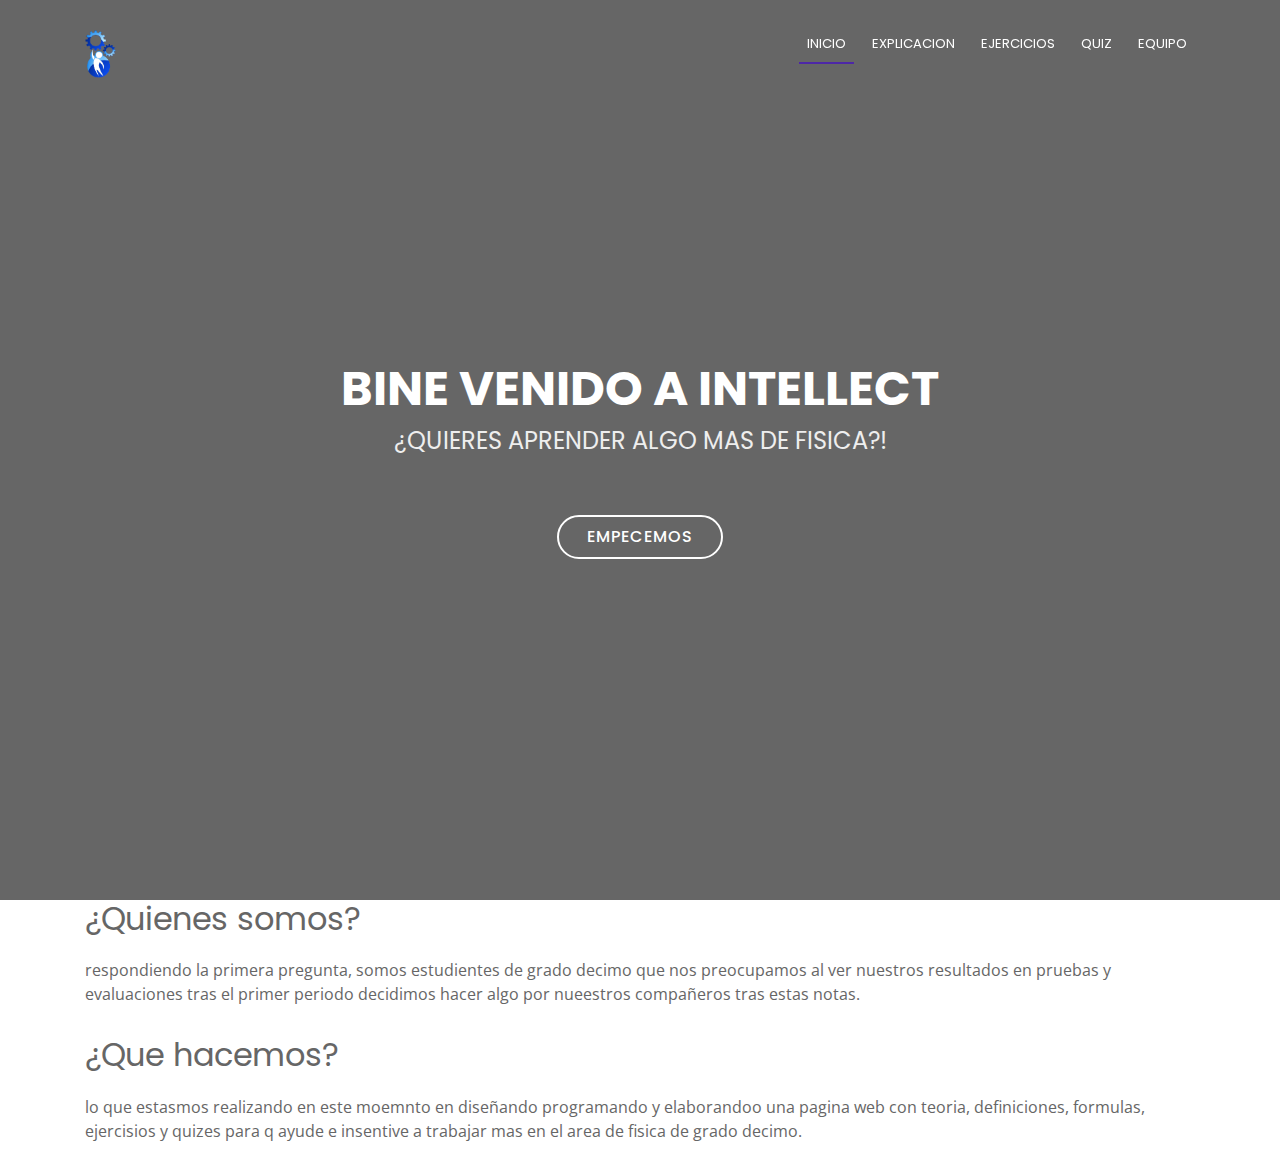
==== index.html @ 5ba791ba "se termino la primera parte de el home y va en progreso las definiciones" ====
<!DOCTYPE html>
<html lang="en">

<head>
	<meta charset="utf-8">
	<title>Intellect</title>
	<meta content="width=device-width, initial-scale=1.0" name="viewport">
	<meta content="" name="keywords">
	<meta content="" name="description">

	<!-- Favicons -->
	<link href="imagenes/4.png" rel="icon">

	<!-- Google Fonts -->
	<link href="https://fonts.googleapis.com/css?family=Open+Sans:300,300i,400,400i,700,700i|Poppins:300,400,500,700" rel="stylesheet">

	<!-- Bootstrap CSS File -->
	<link href="css/bootstrap.min.css" rel="stylesheet">

	<!-- Libraries CSS Files -->
	<link href="font-awesome/css/font-awesome.min.css" rel="stylesheet">
	<link href="css/animate.css" rel="stylesheet">

	<link rel="stylesheet" href="css/style.css">
	<link rel="stylesheet" href="css/pruebas.css">


</head>

<body>



	<header id="header">
		<div class="container">

			<div id="logo" class="pull-left">
				<a href="#hero">
					<img height="17%" width="17%" src="imagenes/4.png" alt="">
				</a>
			

			</div>

			<nav id="nav-menu-container">
				<ul class="nav-menu">
					<li class="menu-active">
						<a href="#start">Inicio</a>
					</li>
					<li>
						<a href="#about">Explicacion</a>
					</li>
					<li>
						<a href="#services">Ejercicios</a>
					</li>
					<li>
						<a href="#portfolio">Quiz</a>
					</li>
					<li>
						<a href="#team">Equipo</a>
					</li>
				</ul>
			</nav>
			<!-- #nav-menu-container -->
		</div>
	</header>
	<!-- #header -->

	<!--==========================
    Hero Section
  ============================-->
	<section id="hero">
		<div class="hero-container">
			<h1>Bine venido a Intellect</h1>
			<h2>¿QUIERES APRENDER ALGO MAS DE FISICA?!</h2>
			<a href="explicaciones.html" class="btn-get-started">Empecemos</a>
		</div>
	</section>
	<!-- #hero -->



	<section id="start" class="container">
		<h2>¿Quienes somos?</h2>
			<p>respondiendo la primera pregunta, somos estudientes de grado decimo que nos preocupamos al ver nuestros resultados en pruebas
				y evaluaciones tras el primer periodo decidimos hacer algo por nueestros compañeros tras estas notas.</p>

		
		<h2>¿Que hacemos?</h2>
		<p>lo que estasmos realizando en este moemnto en diseñando programando y elaborandoo una pagina web con teoria, definiciones,
			formulas, ejercisios y quizes para q ayude e insentive a trabajar mas en el area de fisica de grado decimo.</p>
	</section>

	<!-- JavaScript Libraries -->
	<script src="js/jquery.min.js"></script>
	<script src="js/jquery-migrate.min.js"></script>
	
	<script src="lib/easing/easing.min.js"></script>
	<script src="js/wow.min.js"></script>
	
	<script src="js/superfish.min.js"></script>
	

	<!-- Template Main Javascript File -->
	<script src="js/main.js"></script>
	
	</body>
	
	</html>
---- css/style.css ----
.slogan {
  background-attachment: fixed;
  background-size: cover;
  background: url("../imagenes/fondo-slogan.jpg");
  color: white;
  height: 300px;
}

.slogan h2 {
  font-size: 350%;
  text-align: center;
  padding-top: 7%;
}
/*# sourceMappingURL=style.css.map */
---- css/pruebas.css ----
@charset "UTF-8";


.animated {
  animation-duration: 1s;
  animation-fill-mode: both;
}

.animated.infinite {
  animation-iteration-count: infinite;
}

.animated.hinge {
  animation-duration: 2s;
}

.animated.flipOutX,
.animated.flipOutY,
.animated.bounceIn,
.animated.bounceOut {
  animation-duration: .75s;
}

@keyframes bounce {
  from, 20%, 53%, 80%, to {
    animation-timing-function: cubic-bezier(0.215, 0.610, 0.355, 1.000);
    transform: translate3d(0,0,0);
  }

  40%, 43% {
    animation-timing-function: cubic-bezier(0.755, 0.050, 0.855, 0.060);
    transform: translate3d(0, -30px, 0);
  }

  70% {
    animation-timing-function: cubic-bezier(0.755, 0.050, 0.855, 0.060);
    transform: translate3d(0, -15px, 0);
  }

  90% {
    transform: translate3d(0,-4px,0);
  }
}

.bounce {
  animation-name: bounce;
  transform-origin: center bottom;
}

@keyframes flash {
  from, 50%, to {
    opacity: 1;
  }

  25%, 75% {
    opacity: 0;
  }
}

.flash {
  animation-name: flash;
}

/* originally authored by Nick Pettit - https://github.com/nickpettit/glide */

@keyframes pulse {
  from {
    transform: scale3d(1, 1, 1);
  }

  50% {
    transform: scale3d(1.05, 1.05, 1.05);
  }

  to {
    transform: scale3d(1, 1, 1);
  }
}

.pulse {
  animation-name: pulse;
}

@keyframes rubberBand {
  from {
    transform: scale3d(1, 1, 1);
  }

  30% {
    transform: scale3d(1.25, 0.75, 1);
  }

  40% {
    transform: scale3d(0.75, 1.25, 1);
  }

  50% {
    transform: scale3d(1.15, 0.85, 1);
  }

  65% {
    transform: scale3d(.95, 1.05, 1);
  }

  75% {
    transform: scale3d(1.05, .95, 1);
  }

  to {
    transform: scale3d(1, 1, 1);
  }
}

.rubberBand {
  animation-name: rubberBand;
}

@keyframes shake {
  from, to {
    transform: translate3d(0, 0, 0);
  }

  10%, 30%, 50%, 70%, 90% {
    transform: translate3d(-10px, 0, 0);
  }

  20%, 40%, 60%, 80% {
    transform: translate3d(10px, 0, 0);
  }
}

.shake {
  animation-name: shake;
}

@keyframes headShake {
  0% {
    transform: translateX(0);
  }

  6.5% {
    transform: translateX(-6px) rotateY(-9deg);
  }

  18.5% {
    transform: translateX(5px) rotateY(7deg);
  }

  31.5% {
    transform: translateX(-3px) rotateY(-5deg);
  }

  43.5% {
    transform: translateX(2px) rotateY(3deg);
  }

  50% {
    transform: translateX(0);
  }
}

.headShake {
  animation-timing-function: ease-in-out;
  animation-name: headShake;
}

@keyframes swing {
  20% {
    transform: rotate3d(0, 0, 1, 15deg);
  }

  40% {
    transform: rotate3d(0, 0, 1, -10deg);
  }

  60% {
    transform: rotate3d(0, 0, 1, 5deg);
  }

  80% {
    transform: rotate3d(0, 0, 1, -5deg);
  }

  to {
    transform: rotate3d(0, 0, 1, 0deg);
  }
}

.swing {
  transform-origin: top center;
  animation-name: swing;
}

@keyframes tada {
  from {
    transform: scale3d(1, 1, 1);
  }

  10%, 20% {
    transform: scale3d(.9, .9, .9) rotate3d(0, 0, 1, -3deg);
  }

  30%, 50%, 70%, 90% {
    transform: scale3d(1.1, 1.1, 1.1) rotate3d(0, 0, 1, 3deg);
  }

  40%, 60%, 80% {
    transform: scale3d(1.1, 1.1, 1.1) rotate3d(0, 0, 1, -3deg);
  }

  to {
    transform: scale3d(1, 1, 1);
  }
}

.tada {
  animation-name: tada;
}

/* originally authored by Nick Pettit - https://github.com/nickpettit/glide */

@keyframes wobble {
  from {
    transform: none;
  }

  15% {
    transform: translate3d(-25%, 0, 0) rotate3d(0, 0, 1, -5deg);
  }

  30% {
    transform: translate3d(20%, 0, 0) rotate3d(0, 0, 1, 3deg);
  }

  45% {
    transform: translate3d(-15%, 0, 0) rotate3d(0, 0, 1, -3deg);
  }

  60% {
    transform: translate3d(10%, 0, 0) rotate3d(0, 0, 1, 2deg);
  }

  75% {
    transform: translate3d(-5%, 0, 0) rotate3d(0, 0, 1, -1deg);
  }

  to {
    transform: none;
  }
}

.wobble {
  animation-name: wobble;
}

@keyframes jello {
  from, 11.1%, to {
    transform: none;
  }

  22.2% {
    transform: skewX(-12.5deg) skewY(-12.5deg);
  }

  33.3% {
    transform: skewX(6.25deg) skewY(6.25deg);
  }

  44.4% {
    transform: skewX(-3.125deg) skewY(-3.125deg);
  }

  55.5% {
    transform: skewX(1.5625deg) skewY(1.5625deg);
  }

  66.6% {
    transform: skewX(-0.78125deg) skewY(-0.78125deg);
  }

  77.7% {
    transform: skewX(0.390625deg) skewY(0.390625deg);
  }

  88.8% {
    transform: skewX(-0.1953125deg) skewY(-0.1953125deg);
  }
}

.jello {
  animation-name: jello;
  transform-origin: center;
}

@keyframes bounceIn {
  from, 20%, 40%, 60%, 80%, to {
    animation-timing-function: cubic-bezier(0.215, 0.610, 0.355, 1.000);
  }

  0% {
    opacity: 0;
    transform: scale3d(.3, .3, .3);
  }

  20% {
    transform: scale3d(1.1, 1.1, 1.1);
  }

  40% {
    transform: scale3d(.9, .9, .9);
  }

  60% {
    opacity: 1;
    transform: scale3d(1.03, 1.03, 1.03);
  }

  80% {
    transform: scale3d(.97, .97, .97);
  }

  to {
    opacity: 1;
    transform: scale3d(1, 1, 1);
  }
}

.bounceIn {
  animation-name: bounceIn;
}

@keyframes bounceInDown {
  from, 60%, 75%, 90%, to {
    animation-timing-function: cubic-bezier(0.215, 0.610, 0.355, 1.000);
  }

  0% {
    opacity: 0;
    transform: translate3d(0, -3000px, 0);
  }

  60% {
    opacity: 1;
    transform: translate3d(0, 25px, 0);
  }

  75% {
    transform: translate3d(0, -10px, 0);
  }

  90% {
    transform: translate3d(0, 5px, 0);
  }

  to {
    transform: none;
  }
}

.bounceInDown {
  animation-name: bounceInDown;
}

@keyframes bounceInLeft {
  from, 60%, 75%, 90%, to {
    animation-timing-function: cubic-bezier(0.215, 0.610, 0.355, 1.000);
  }

  0% {
    opacity: 0;
    transform: translate3d(-3000px, 0, 0);
  }

  60% {
    opacity: 1;
    transform: translate3d(25px, 0, 0);
  }

  75% {
    transform: translate3d(-10px, 0, 0);
  }

  90% {
    transform: translate3d(5px, 0, 0);
  }

  to {
    transform: none;
  }
}

.bounceInLeft {
  animation-name: bounceInLeft;
}

@keyframes bounceInRight {
  from, 60%, 75%, 90%, to {
    animation-timing-function: cubic-bezier(0.215, 0.610, 0.355, 1.000);
  }

  from {
    opacity: 0;
    transform: translate3d(3000px, 0, 0);
  }

  60% {
    opacity: 1;
    transform: translate3d(-25px, 0, 0);
  }

  75% {
    transform: translate3d(10px, 0, 0);
  }

  90% {
    transform: translate3d(-5px, 0, 0);
  }

  to {
    transform: none;
  }
}

.bounceInRight {
  animation-name: bounceInRight;
}

@keyframes bounceInUp {
  from, 60%, 75%, 90%, to {
    animation-timing-function: cubic-bezier(0.215, 0.610, 0.355, 1.000);
  }

  from {
    opacity: 0;
    transform: translate3d(0, 3000px, 0);
  }

  60% {
    opacity: 1;
    transform: translate3d(0, -20px, 0);
  }

  75% {
    transform: translate3d(0, 10px, 0);
  }

  90% {
    transform: translate3d(0, -5px, 0);
  }

  to {
    transform: translate3d(0, 0, 0);
  }
}

.bounceInUp {
  animation-name: bounceInUp;
}

@keyframes bounceOut {
  20% {
    transform: scale3d(.9, .9, .9);
  }

  50%, 55% {
    opacity: 1;
    transform: scale3d(1.1, 1.1, 1.1);
  }

  to {
    opacity: 0;
    transform: scale3d(.3, .3, .3);
  }
}

.bounceOut {
  animation-name: bounceOut;
}

@keyframes bounceOutDown {
  20% {
    transform: translate3d(0, 10px, 0);
  }

  40%, 45% {
    opacity: 1;
    transform: translate3d(0, -20px, 0);
  }

  to {
    opacity: 0;
    transform: translate3d(0, 2000px, 0);
  }
}

.bounceOutDown {
  animation-name: bounceOutDown;
}

@keyframes bounceOutLeft {
  20% {
    opacity: 1;
    transform: translate3d(20px, 0, 0);
  }

  to {
    opacity: 0;
    transform: translate3d(-2000px, 0, 0);
  }
}

.bounceOutLeft {
  animation-name: bounceOutLeft;
}

@keyframes bounceOutRight {
  20% {
    opacity: 1;
    transform: translate3d(-20px, 0, 0);
  }

  to {
    opacity: 0;
    transform: translate3d(2000px, 0, 0);
  }
}

.bounceOutRight {
  animation-name: bounceOutRight;
}

@keyframes bounceOutUp {
  20% {
    transform: translate3d(0, -10px, 0);
  }

  40%, 45% {
    opacity: 1;
    transform: translate3d(0, 20px, 0);
  }

  to {
    opacity: 0;
    transform: translate3d(0, -2000px, 0);
  }
}

.bounceOutUp {
  animation-name: bounceOutUp;
}

@keyframes fadeIn {
  from {
    opacity: 0;
  }

  to {
    opacity: 1;
  }
}

.fadeIn {
  animation-name: fadeIn;
}

@keyframes fadeInDown {
  from {
    opacity: 0;
    transform: translate3d(0, -100%, 0);
  }

  to {
    opacity: 1;
    transform: none;
  }
}

.fadeInDown {
  animation-name: fadeInDown;
}

@keyframes fadeInDownBig {
  from {
    opacity: 0;
    transform: translate3d(0, -2000px, 0);
  }

  to {
    opacity: 1;
    transform: none;
  }
}

.fadeInDownBig {
  animation-name: fadeInDownBig;
}

@keyframes fadeInLeft {
  from {
    opacity: 0;
    transform: translate3d(-100%, 0, 0);
  }

  to {
    opacity: 1;
    transform: none;
  }
}

.fadeInLeft {
  animation-name: fadeInLeft;
}

@keyframes fadeInLeftBig {
  from {
    opacity: 0;
    transform: translate3d(-2000px, 0, 0);
  }

  to {
    opacity: 1;
    transform: none;
  }
}

.fadeInLeftBig {
  animation-name: fadeInLeftBig;
}

@keyframes fadeInRight {
  from {
    opacity: 0;
    transform: translate3d(100%, 0, 0);
  }

  to {
    opacity: 1;
    transform: none;
  }
}

.fadeInRight {
  animation-name: fadeInRight;
}

@keyframes fadeInRightBig {
  from {
    opacity: 0;
    transform: translate3d(2000px, 0, 0);
  }

  to {
    opacity: 1;
    transform: none;
  }
}

.fadeInRightBig {
  animation-name: fadeInRightBig;
}

@keyframes fadeInUp {
  from {
    opacity: 0;
    transform: translate3d(0, 100%, 0);
  }

  to {
    opacity: 1;
    transform: none;
  }
}

.fadeInUp {
  animation-name: fadeInUp;
}

@keyframes fadeInUpBig {
  from {
    opacity: 0;
    transform: translate3d(0, 2000px, 0);
  }

  to {
    opacity: 1;
    transform: none;
  }
}

.fadeInUpBig {
  animation-name: fadeInUpBig;
}

@keyframes fadeOut {
  from {
    opacity: 1;
  }

  to {
    opacity: 0;
  }
}

.fadeOut {
  animation-name: fadeOut;
}

@keyframes fadeOutDown {
  from {
    opacity: 1;
  }

  to {
    opacity: 0;
    transform: translate3d(0, 100%, 0);
  }
}

.fadeOutDown {
  animation-name: fadeOutDown;
}

@keyframes fadeOutDownBig {
  from {
    opacity: 1;
  }

  to {
    opacity: 0;
    transform: translate3d(0, 2000px, 0);
  }
}

.fadeOutDownBig {
  animation-name: fadeOutDownBig;
}

@keyframes fadeOutLeft {
  from {
    opacity: 1;
  }

  to {
    opacity: 0;
    transform: translate3d(-100%, 0, 0);
  }
}

.fadeOutLeft {
  animation-name: fadeOutLeft;
}

@keyframes fadeOutLeftBig {
  from {
    opacity: 1;
  }

  to {
    opacity: 0;
    transform: translate3d(-2000px, 0, 0);
  }
}

.fadeOutLeftBig {
  animation-name: fadeOutLeftBig;
}

@keyframes fadeOutRight {
  from {
    opacity: 1;
  }

  to {
    opacity: 0;
    transform: translate3d(100%, 0, 0);
  }
}

.fadeOutRight {
  animation-name: fadeOutRight;
}

@keyframes fadeOutRightBig {
  from {
    opacity: 1;
  }

  to {
    opacity: 0;
    transform: translate3d(2000px, 0, 0);
  }
}

.fadeOutRightBig {
  animation-name: fadeOutRightBig;
}

@keyframes fadeOutUp {
  from {
    opacity: 1;
  }

  to {
    opacity: 0;
    transform: translate3d(0, -100%, 0);
  }
}

.fadeOutUp {
  animation-name: fadeOutUp;
}

@keyframes fadeOutUpBig {
  from {
    opacity: 1;
  }

  to {
    opacity: 0;
    transform: translate3d(0, -2000px, 0);
  }
}

.fadeOutUpBig {
  animation-name: fadeOutUpBig;
}

@keyframes flip {
  from {
    transform: perspective(400px) rotate3d(0, 1, 0, -360deg);
    animation-timing-function: ease-out;
  }

  40% {
    transform: perspective(400px) translate3d(0, 0, 150px) rotate3d(0, 1, 0, -190deg);
    animation-timing-function: ease-out;
  }

  50% {
    transform: perspective(400px) translate3d(0, 0, 150px) rotate3d(0, 1, 0, -170deg);
    animation-timing-function: ease-in;
  }

  80% {
    transform: perspective(400px) scale3d(.95, .95, .95);
    animation-timing-function: ease-in;
  }

  to {
    transform: perspective(400px);
    animation-timing-function: ease-in;
  }
}

.animated.flip {
  -webkit-backface-visibility: visible;
  backface-visibility: visible;
  animation-name: flip;
}

@keyframes flipInX {
  from {
    transform: perspective(400px) rotate3d(1, 0, 0, 90deg);
    animation-timing-function: ease-in;
    opacity: 0;
  }

  40% {
    transform: perspective(400px) rotate3d(1, 0, 0, -20deg);
    animation-timing-function: ease-in;
  }

  60% {
    transform: perspective(400px) rotate3d(1, 0, 0, 10deg);
    opacity: 1;
  }

  80% {
    transform: perspective(400px) rotate3d(1, 0, 0, -5deg);
  }

  to {
    transform: perspective(400px);
  }
}

.flipInX {
  -webkit-backface-visibility: visible !important;
  backface-visibility: visible !important;
  animation-name: flipInX;
}

@keyframes flipInY {
  from {
    transform: perspective(400px) rotate3d(0, 1, 0, 90deg);
    animation-timing-function: ease-in;
    opacity: 0;
  }

  40% {
    transform: perspective(400px) rotate3d(0, 1, 0, -20deg);
    animation-timing-function: ease-in;
  }

  60% {
    transform: perspective(400px) rotate3d(0, 1, 0, 10deg);
    opacity: 1;
  }

  80% {
    transform: perspective(400px) rotate3d(0, 1, 0, -5deg);
  }

  to {
    transform: perspective(400px);
  }
}

.flipInY {
  -webkit-backface-visibility: visible !important;
  backface-visibility: visible !important;
  animation-name: flipInY;
}

@keyframes flipOutX {
  from {
    transform: perspective(400px);
  }

  30% {
    transform: perspective(400px) rotate3d(1, 0, 0, -20deg);
    opacity: 1;
  }

  to {
    transform: perspective(400px) rotate3d(1, 0, 0, 90deg);
    opacity: 0;
  }
}

.flipOutX {
  animation-name: flipOutX;
  -webkit-backface-visibility: visible !important;
  backface-visibility: visible !important;
}

@keyframes flipOutY {
  from {
    transform: perspective(400px);
  }

  30% {
    transform: perspective(400px) rotate3d(0, 1, 0, -15deg);
    opacity: 1;
  }

  to {
    transform: perspective(400px) rotate3d(0, 1, 0, 90deg);
    opacity: 0;
  }
}

.flipOutY {
  -webkit-backface-visibility: visible !important;
  backface-visibility: visible !important;
  animation-name: flipOutY;
}

@keyframes lightSpeedIn {
  from {
    transform: translate3d(100%, 0, 0) skewX(-30deg);
    opacity: 0;
  }

  60% {
    transform: skewX(20deg);
    opacity: 1;
  }

  80% {
    transform: skewX(-5deg);
    opacity: 1;
  }

  to {
    transform: none;
    opacity: 1;
  }
}

.lightSpeedIn {
  animation-name: lightSpeedIn;
  animation-timing-function: ease-out;
}

@keyframes lightSpeedOut {
  from {
    opacity: 1;
  }

  to {
    transform: translate3d(100%, 0, 0) skewX(30deg);
    opacity: 0;
  }
}

.lightSpeedOut {
  animation-name: lightSpeedOut;
  animation-timing-function: ease-in;
}

@keyframes rotateIn {
  from {
    transform-origin: center;
    transform: rotate3d(0, 0, 1, -200deg);
    opacity: 0;
  }

  to {
    transform-origin: center;
    transform: none;
    opacity: 1;
  }
}

.rotateIn {
  animation-name: rotateIn;
}

@keyframes rotateInDownLeft {
  from {
    transform-origin: left bottom;
    transform: rotate3d(0, 0, 1, -45deg);
    opacity: 0;
  }

  to {
    transform-origin: left bottom;
    transform: none;
    opacity: 1;
  }
}

.rotateInDownLeft {
  animation-name: rotateInDownLeft;
}

@keyframes rotateInDownRight {
  from {
    transform-origin: right bottom;
    transform: rotate3d(0, 0, 1, 45deg);
    opacity: 0;
  }

  to {
    transform-origin: right bottom;
    transform: none;
    opacity: 1;
  }
}

.rotateInDownRight {
  animation-name: rotateInDownRight;
}

@keyframes rotateInUpLeft {
  from {
    transform-origin: left bottom;
    transform: rotate3d(0, 0, 1, 45deg);
    opacity: 0;
  }

  to {
    transform-origin: left bottom;
    transform: none;
    opacity: 1;
  }
}

.rotateInUpLeft {
  animation-name: rotateInUpLeft;
}

@keyframes rotateInUpRight {
  from {
    transform-origin: right bottom;
    transform: rotate3d(0, 0, 1, -90deg);
    opacity: 0;
  }

  to {
    transform-origin: right bottom;
    transform: none;
    opacity: 1;
  }
}

.rotateInUpRight {
  animation-name: rotateInUpRight;
}

@keyframes rotateOut {
  from {
    transform-origin: center;
    opacity: 1;
  }

  to {
    transform-origin: center;
    transform: rotate3d(0, 0, 1, 200deg);
    opacity: 0;
  }
}

.rotateOut {
  animation-name: rotateOut;
}

@keyframes rotateOutDownLeft {
  from {
    transform-origin: left bottom;
    opacity: 1;
  }

  to {
    transform-origin: left bottom;
    transform: rotate3d(0, 0, 1, 45deg);
    opacity: 0;
  }
}

.rotateOutDownLeft {
  animation-name: rotateOutDownLeft;
}

@keyframes rotateOutDownRight {
  from {
    transform-origin: right bottom;
    opacity: 1;
  }

  to {
    transform-origin: right bottom;
    transform: rotate3d(0, 0, 1, -45deg);
    opacity: 0;
  }
}

.rotateOutDownRight {
  animation-name: rotateOutDownRight;
}

@keyframes rotateOutUpLeft {
  from {
    transform-origin: left bottom;
    opacity: 1;
  }

  to {
    transform-origin: left bottom;
    transform: rotate3d(0, 0, 1, -45deg);
    opacity: 0;
  }
}

.rotateOutUpLeft {
  animation-name: rotateOutUpLeft;
}

@keyframes rotateOutUpRight {
  from {
    transform-origin: right bottom;
    opacity: 1;
  }

  to {
    transform-origin: right bottom;
    transform: rotate3d(0, 0, 1, 90deg);
    opacity: 0;
  }
}

.rotateOutUpRight {
  animation-name: rotateOutUpRight;
}

@keyframes hinge {
  0% {
    transform-origin: top left;
    animation-timing-function: ease-in-out;
  }

  20%, 60% {
    transform: rotate3d(0, 0, 1, 80deg);
    transform-origin: top left;
    animation-timing-function: ease-in-out;
  }

  40%, 80% {
    transform: rotate3d(0, 0, 1, 60deg);
    transform-origin: top left;
    animation-timing-function: ease-in-out;
    opacity: 1;
  }

  to {
    transform: translate3d(0, 700px, 0);
    opacity: 0;
  }
}

.hinge {
  animation-name: hinge;
}

@keyframes jackInTheBox {
  from {
    opacity: 0;
    transform: scale(0.1) rotate(30deg);
    transform-origin: center bottom;
  }

  50% {
    transform: rotate(-10deg);
  }

  70% {
    transform: rotate(3deg);
  }

  to {
    opacity: 1;
    transform: scale(1);
  }
}

.jackInTheBox {
  animation-name: jackInTheBox;
}

/* originally authored by Nick Pettit - https://github.com/nickpettit/glide */

@keyframes rollIn {
  from {
    opacity: 0;
    transform: translate3d(-100%, 0, 0) rotate3d(0, 0, 1, -120deg);
  }

  to {
    opacity: 1;
    transform: none;
  }
}

.rollIn {
  animation-name: rollIn;
}

/* originally authored by Nick Pettit - https://github.com/nickpettit/glide */

@keyframes rollOut {
  from {
    opacity: 1;
  }

  to {
    opacity: 0;
    transform: translate3d(100%, 0, 0) rotate3d(0, 0, 1, 120deg);
  }
}

.rollOut {
  animation-name: rollOut;
}

@keyframes zoomIn {
  from {
    opacity: 0;
    transform: scale3d(.3, .3, .3);
  }

  50% {
    opacity: 1;
  }
}

.zoomIn {
  animation-name: zoomIn;
}

@keyframes zoomInDown {
  from {
    opacity: 0;
    transform: scale3d(.1, .1, .1) translate3d(0, -1000px, 0);
    animation-timing-function: cubic-bezier(0.550, 0.055, 0.675, 0.190);
  }

  60% {
    opacity: 1;
    transform: scale3d(.475, .475, .475) translate3d(0, 60px, 0);
    animation-timing-function: cubic-bezier(0.175, 0.885, 0.320, 1);
  }
}

.zoomInDown {
  animation-name: zoomInDown;
}

@keyframes zoomInLeft {
  from {
    opacity: 0;
    transform: scale3d(.1, .1, .1) translate3d(-1000px, 0, 0);
    animation-timing-function: cubic-bezier(0.550, 0.055, 0.675, 0.190);
  }

  60% {
    opacity: 1;
    transform: scale3d(.475, .475, .475) translate3d(10px, 0, 0);
    animation-timing-function: cubic-bezier(0.175, 0.885, 0.320, 1);
  }
}

.zoomInLeft {
  animation-name: zoomInLeft;
}

@keyframes zoomInRight {
  from {
    opacity: 0;
    transform: scale3d(.1, .1, .1) translate3d(1000px, 0, 0);
    animation-timing-function: cubic-bezier(0.550, 0.055, 0.675, 0.190);
  }

  60% {
    opacity: 1;
    transform: scale3d(.475, .475, .475) translate3d(-10px, 0, 0);
    animation-timing-function: cubic-bezier(0.175, 0.885, 0.320, 1);
  }
}

.zoomInRight {
  animation-name: zoomInRight;
}

@keyframes zoomInUp {
  from {
    opacity: 0;
    transform: scale3d(.1, .1, .1) translate3d(0, 1000px, 0);
    animation-timing-function: cubic-bezier(0.550, 0.055, 0.675, 0.190);
  }

  60% {
    opacity: 1;
    transform: scale3d(.475, .475, .475) translate3d(0, -60px, 0);
    animation-timing-function: cubic-bezier(0.175, 0.885, 0.320, 1);
  }
}

.zoomInUp {
  animation-name: zoomInUp;
}

@keyframes zoomOut {
  from {
    opacity: 1;
  }

  50% {
    opacity: 0;
    transform: scale3d(.3, .3, .3);
  }

  to {
    opacity: 0;
  }
}

.zoomOut {
  animation-name: zoomOut;
}

@keyframes zoomOutDown {
  40% {
    opacity: 1;
    transform: scale3d(.475, .475, .475) translate3d(0, -60px, 0);
    animation-timing-function: cubic-bezier(0.550, 0.055, 0.675, 0.190);
  }

  to {
    opacity: 0;
    transform: scale3d(.1, .1, .1) translate3d(0, 2000px, 0);
    transform-origin: center bottom;
    animation-timing-function: cubic-bezier(0.175, 0.885, 0.320, 1);
  }
}

.zoomOutDown {
  animation-name: zoomOutDown;
}

@keyframes zoomOutLeft {
  40% {
    opacity: 1;
    transform: scale3d(.475, .475, .475) translate3d(42px, 0, 0);
  }

  to {
    opacity: 0;
    transform: scale(.1) translate3d(-2000px, 0, 0);
    transform-origin: left center;
  }
}

.zoomOutLeft {
  animation-name: zoomOutLeft;
}

@keyframes zoomOutRight {
  40% {
    opacity: 1;
    transform: scale3d(.475, .475, .475) translate3d(-42px, 0, 0);
  }

  to {
    opacity: 0;
    transform: scale(.1) translate3d(2000px, 0, 0);
    transform-origin: right center;
  }
}

.zoomOutRight {
  animation-name: zoomOutRight;
}

@keyframes zoomOutUp {
  40% {
    opacity: 1;
    transform: scale3d(.475, .475, .475) translate3d(0, 60px, 0);
    animation-timing-function: cubic-bezier(0.550, 0.055, 0.675, 0.190);
  }

  to {
    opacity: 0;
    transform: scale3d(.1, .1, .1) translate3d(0, -2000px, 0);
    transform-origin: center bottom;
    animation-timing-function: cubic-bezier(0.175, 0.885, 0.320, 1);
  }
}

.zoomOutUp {
  animation-name: zoomOutUp;
}

@keyframes slideInDown {
  from {
    transform: translate3d(0, -100%, 0);
    visibility: visible;
  }

  to {
    transform: translate3d(0, 0, 0);
  }
}

.slideInDown {
  animation-name: slideInDown;
}

@keyframes slideInLeft {
  from {
    transform: translate3d(-100%, 0, 0);
    visibility: visible;
  }

  to {
    transform: translate3d(0, 0, 0);
  }
}

.slideInLeft {
  animation-name: slideInLeft;
}

@keyframes slideInRight {
  from {
    transform: translate3d(100%, 0, 0);
    visibility: visible;
  }

  to {
    transform: translate3d(0, 0, 0);
  }
}

.slideInRight {
  animation-name: slideInRight;
}

@keyframes slideInUp {
  from {
    transform: translate3d(0, 100%, 0);
    visibility: visible;
  }

  to {
    transform: translate3d(0, 0, 0);
  }
}

.slideInUp {
  animation-name: slideInUp;
}

@keyframes slideOutDown {
  from {
    transform: translate3d(0, 0, 0);
  }

  to {
    visibility: hidden;
    transform: translate3d(0, 100%, 0);
  }
}

.slideOutDown {
  animation-name: slideOutDown;
}

@keyframes slideOutLeft {
  from {
    transform: translate3d(0, 0, 0);
  }

  to {
    visibility: hidden;
    transform: translate3d(-100%, 0, 0);
  }
}

.slideOutLeft {
  animation-name: slideOutLeft;
}

@keyframes slideOutRight {
  from {
    transform: translate3d(0, 0, 0);
  }

  to {
    visibility: hidden;
    transform: translate3d(100%, 0, 0);
  }
}

.slideOutRight {
  animation-name: slideOutRight;
}

@keyframes slideOutUp {
  from {
    transform: translate3d(0, 0, 0);
  }

  to {
    visibility: hidden;
    transform: translate3d(0, -100%, 0);
  }
}

.slideOutUp {
  animation-name: slideOutUp;
}




/*============================================== animaciones arriba ===================================*/


/*
  Theme Name: Regna
  Theme URL: https://bootstrapmade.com/regna-bootstrap-onepage-template/
  Author: BootstrapMade.com
  License: https://bootstrapmade.com/license/
*/
/*--------------------------------------------------------------
# General
--------------------------------------------------------------*/
body {
  background: #fff;
  color: #666666;
  font-family: "Open Sans", sans-serif;
}

a {
  color: #4d27a7;
}

a:hover, a:active, a:focus {
  color: #2dca98;
  outline: none;
  text-decoration: none;
}

p {
  padding: 0;
  margin: 0 0 30px 0;
}

h1, h2, h3, h4, h5, h6 {
  font-family: "Poppins", sans-serif;
  font-weight: 400;
  margin: 0 0 20px 0;
  padding: 0;
}

/* Prelaoder */
#preloader {
  position: fixed;
  left: 0;
  top: 0;
  z-index: 999;
  width: 100%;
  height: 100%;
  overflow: visible;
  background: #fff url("../img/preloader.svg") no-repeat center center;
}

/* Back to top button */
.back-to-top {
  position: fixed;
  display: none;
  background: rgba(0, 0, 0, 0.2);
  color: #fff;
  padding: 6px 12px 9px 12px;
  font-size: 16px;
  border-radius: 2px;
  right: 15px;
  bottom: 15px;
  transition: background 0.5s;
}

@media (max-width: 768px) {
  .back-to-top {
    bottom: 15px;
  }
}

.back-to-top:focus {
  background: rgba(0, 0, 0, 0.2);
  color: #fff;
  outline: none;
}

.back-to-top:hover {
  background: #4d27a7;
  color: #fff;
}

/*--------------------------------------------------------------
# Header
--------------------------------------------------------------*/
#header {
  padding: 30px 0;
  height: 92px;
  position: fixed;
  left: 0;
  top: 0;
  right: 0;
  transition: all 0.5s;
  z-index: 997;
}

#header #logo {
  float: left;
}

#header #logo h1 {
  font-size: 36px;
  margin: 0;
  padding: 6px 0;
  line-height: 1;
  font-family: "Poppins", sans-serif;
  font-weight: 700;
  letter-spacing: 3px;
  text-transform: uppercase;
}

#header #logo h1 a, #header #logo h1 a:hover {
  color: #fff;
}

#header #logo img {
  padding: 0;
  margin: 0;
}

@media (max-width: 768px) {
  #header #logo h1 {
    font-size: 26px;
  }
  #header #logo img {
    max-height: 40px;
  }
}

#header.header-fixed {
  background: rgba(52, 59, 64, 0.9);
  padding: 20px 0;
  height: 72px;
  transition: all 0.5s;
}

/*--------------------------------------------------------------
# Hero Section
--------------------------------------------------------------*/
#hero {
  width: 100%;
  height: 100vh;
  background: url(../img/hero-bg.jpg) top center;
  background-size: cover;
  position: relative;
}

@media (min-width: 1024px) {
  #hero {
    background-attachment: fixed;
  }
}

#hero:before {
  content: "";
  background: rgba(0, 0, 0, 0.6);
  position: absolute;
  bottom: 0;
  top: 0;
  left: 0;
  right: 0;
}

#hero .hero-container {
  position: absolute;
  bottom: 0;
  top: 0;
  left: 0;
  right: 0;
  display: flex;
  justify-content: center;
  align-items: center;
  flex-direction: column;
  text-align: center;
}

#hero h1 {
  margin: 30px 0 10px 0;
  font-size: 48px;
  font-weight: 700;
  line-height: 56px;
  text-transform: uppercase;
  color: #fff;
}

@media (max-width: 768px) {
  #hero h1 {
    font-size: 28px;
    line-height: 36px;
  }
}

#hero h2 {
  color: #eee;
  margin-bottom: 50px;
  font-size: 24px;
}

@media (max-width: 768px) {
  #hero h2 {
    font-size: 18px;
    line-height: 24px;
    margin-bottom: 30px;
  }
}

#hero .btn-get-started {
  font-family: "Poppins", sans-serif;
  text-transform: uppercase;
  font-weight: 500;
  font-size: 16px;
  letter-spacing: 1px;
  display: inline-block;
  padding: 8px 28px;
  border-radius: 50px;
  transition: 0.5s;
  margin: 10px;
  border: 2px solid #fff;
  color: #fff;
}

#hero .btn-get-started:hover {
  background: #4d27a7;
  border: 2px solid #4d27a7;
}

/*--------------------------------------------------------------
# Navigation Menu
--------------------------------------------------------------*/
/* Nav Menu Essentials */
.nav-menu, .nav-menu * {
  margin: 0;
  padding: 0;
  list-style: none;
}

.nav-menu ul {
  position: absolute;
  display: none;
  top: 100%;
  left: 0;
  z-index: 99;
}

.nav-menu li {
  position: relative;
  white-space: nowrap;
}

.nav-menu > li {
  float: left;
}

.nav-menu li:hover > ul,
.nav-menu li.sfHover > ul {
  display: block;
}

.nav-menu ul ul {
  top: 0;
  left: 100%;
}

.nav-menu ul li {
  min-width: 180px;
}

/* Nav Menu Arrows */
.sf-arrows .sf-with-ul {
  padding-right: 30px;
}

.sf-arrows .sf-with-ul:after {
  content: "\f107";
  position: absolute;
  right: 15px;
  font-family: FontAwesome;
  font-style: normal;
  font-weight: normal;
}

.sf-arrows ul .sf-with-ul:after {
  content: "\f105";
}

/* Nav Meu Container */
#nav-menu-container {
  float: right;
  margin: 0;
}

@media (max-width: 768px) {
  #nav-menu-container {
    display: none;
  }
}

/* Nav Meu Styling */
.nav-menu a {
  padding: 0 8px 10px 8px;
  text-decoration: none;
  display: inline-block;
  color: #fff;
  font-family: "Poppins", sans-serif;
  font-weight: 400;
  text-transform: uppercase;
  font-size: 13px;
  outline: none;
}

.nav-menu > li {
  margin-left: 10px;
}

.nav-menu > li > a:before {
  content: "";
  position: absolute;
  width: 100%;
  height: 2px;
  bottom: 0;
  left: 0;
  background-color: #4d27a7;
  visibility: hidden;
  -webkit-transform: scaleX(0);
  transform: scaleX(0);
  -webkit-transition: all 0.3s ease-in-out 0s;
  transition: all 0.3s ease-in-out 0s;
}

.nav-menu a:hover:before, .nav-menu li:hover > a:before, .nav-menu .menu-active > a:before {
  visibility: visible;
  -webkit-transform: scaleX(1);
  transform: scaleX(1);
}

.nav-menu ul {
  margin: 4px 0 0 0;
  border: 1px solid #e7e7e7;
}

.nav-menu ul li {
  background: #fff;
}

.nav-menu ul li:first-child {
  border-top: 0;
}

.nav-menu ul li a {
  padding: 10px;
  color: #333;
  transition: 0.3s;
  display: block;
  font-size: 13px;
  text-transform: none;
}

.nav-menu ul li a:hover {
  background: #4d27a7;
  color: #fff;
}

.nav-menu ul ul {
  margin: 0;
}

/* Mobile Nav Toggle */
#mobile-nav-toggle {
  position: fixed;
  right: 0;
  top: 0;
  z-index: 999;
  margin: 20px 20px 0 0;
  border: 0;
  background: none;
  font-size: 24px;
  display: none;
  transition: all 0.4s;
  outline: none;
  cursor: pointer;
}

#mobile-nav-toggle i {
  color: #fff;
}

@media (max-width: 768px) {
  #mobile-nav-toggle {
    display: inline;
  }
}

/* Mobile Nav Styling */
#mobile-nav {
  position: fixed;
  top: 0;
  padding-top: 18px;
  bottom: 0;
  z-index: 998;
  background: rgba(52, 59, 64, 0.9);
  left: -260px;
  width: 260px;
  overflow-y: auto;
  transition: 0.4s;
}

#mobile-nav ul {
  padding: 0;
  margin: 0;
  list-style: none;
}

#mobile-nav ul li {
  position: relative;
}

#mobile-nav ul li a {
  color: #fff;
  font-size: 16px;
  overflow: hidden;
  padding: 10px 22px 10px 15px;
  position: relative;
  text-decoration: none;
  width: 100%;
  display: block;
  outline: none;
}

#mobile-nav ul li a:hover {
  color: #fff;
}

#mobile-nav ul li li {
  padding-left: 30px;
}

#mobile-nav ul .menu-has-children i {
  position: absolute;
  right: 0;
  z-index: 99;
  padding: 15px;
  cursor: pointer;
  color: #fff;
}

#mobile-nav ul .menu-has-children i.fa-chevron-up {
  color: #4d27a7;
}

#mobile-nav ul .menu-item-active {
  color: #4d27a7;
}

#mobile-body-overly {
  width: 100%;
  height: 100%;
  z-index: 997;
  top: 0;
  left: 0;
  position: fixed;
  background: rgba(52, 59, 64, 0.9);
  display: none;
}

/* Mobile Nav body classes */
body.mobile-nav-active {
  overflow: hidden;
}

body.mobile-nav-active #mobile-nav {
  left: 0;
}

body.mobile-nav-active #mobile-nav-toggle {
  color: #fff;
}

/*--------------------------------------------------------------
# Sections
--------------------------------------------------------------*/
/* Sections Header
--------------------------------*/
.section-header .section-title {
  font-size: 32px;
  color: #111;
  text-transform: uppercase;
  text-align: center;
  font-weight: 700;
  margin-bottom: 5px;
}

.section-header .section-description {
  text-align: center;
  padding-bottom: 40px;
  color: #999;
}

/* About Us Section
--------------------------------*/
#about {
  background: #fff;
  padding: 80px 0;
}

#about .about-container .background {
  min-height: 300px;
  background: url(../img/about-img.jpg) center top no-repeat;
  margin-bottom: 10px;
}

#about .about-container .content {
  background: #fff;
}

#about .about-container .title {
  color: #333;
  font-weight: 700;
  font-size: 32px;
}

@media (max-width: 768px) {
  #about .about-container .title {
    padding-top: 15px;
  }
}

#about .about-container p {
  line-height: 26px;
}

#about .about-container p:last-child {
  margin-bottom: 0;
}

#about .about-container .icon-box {
  background: #fff;
  background-size: cover;
  padding: 0 0 30px 0;
}

#about .about-container .icon-box .icon {
  float: left;
  background: #fff;
  padding: 16px;
  border-radius: 50%;
  border: 2px solid #4d27a7;
}

#about .about-container .icon-box .icon i {
  color: #4d27a7;
  font-size: 24px;
}

#about .about-container .icon-box .title {
  margin-left: 80px;
  font-weight: 500;
  margin-bottom: 5px;
  font-size: 18px;
  text-transform: uppercase;
}

#about .about-container .icon-box .title a {
  color: #111;
}

#about .about-container .icon-box .description {
  margin-left: 80px;
  line-height: 24px;
  font-size: 14px;
}

/* Facts Section
--------------------------------*/
#facts {
  background: #f7f7f7;
  padding: 80px 0 60px 0;
}

#facts .counters span {
  font-size: 48px;
  display: block;
  color: #4d27a7;
}

#facts .counters p {
  padding: 0;
  margin: 0 0 20px 0;
  font-family: "Poppins", sans-serif;
  font-size: 14px;
}

/* Services Section
--------------------------------*/
#services {
  background: #fff;
  background-size: cover;
  padding: 80px 0 60px 0;
}

#services .box {
  padding: 50px 20px;
  margin-bottom: 50px;
  text-align: center;
  border: 1px solid #e6e6e6;
  height: 200px;
  position: relative;
  background: #fafafa;
}

#services .icon {
  position: absolute;
  top: -36px;
  left: calc(50% - 36px);
  transition: 0.2s;
  border-radius: 50%;
  display: inline-block;
  border: 6px solid #fff;
}

#services .icon a {
  display: inline-block;
  background: #4d27a7;
  border: 2px solid #4d27a7;
  padding: 16px;
  border-radius: 50%;
  transition: 0.3s;
}

#services .icon i {
  color: #fff;
  font-size: 24px;
}

#services .box:hover .icon i {
  color: #4d27a7;
}

#services .box:hover .icon a {
  color: #4d27a7;
  background: #fff;
}

#services .title {
  font-weight: 700;
  font-size: 18px;
  margin-bottom: 15px;
  text-transform: uppercase;
}

#services .title a {
  color: #111;
}

#services .description {
  font-size: 14px;
  line-height: 24px;
}

/* Call To Action Section
--------------------------------*/
#call-to-action {
  background: linear-gradient(rgba(0, 0, 0, 0.6), rgba(0, 0, 0, 0.6)), url(../img/call-to-action-bg.jpg) fixed center center;
  background-size: cover;
  padding: 80px 0;
}

#call-to-action .cta-title {
  color: #fff;
  font-size: 28px;
  font-weight: 700;
}

#call-to-action .cta-text {
  color: #fff;
}

@media (min-width: 769px) {
  #call-to-action .cta-btn-container {
    display: flex;
    align-items: center;
    justify-content: flex-end;
  }
}

#call-to-action .cta-btn {
  font-family: "Poppins", sans-serif;
  text-transform: uppercase;
  font-weight: 500;
  font-size: 16px;
  letter-spacing: 1px;
  display: inline-block;
  padding: 8px 30px;
  border-radius: 50px;
  transition: 0.5s;
  margin: 10px;
  border: 2px solid #fff;
  color: #fff;
}

#call-to-action .cta-btn:hover {
  background: #4d27a7;
  border: 2px solid #4d27a7;
}

/* Portfolio Section
--------------------------------*/
#portfolio {
  background: #f7f7f7;
  padding: 80px 0;
}

#portfolio #portfolio-wrapper {
  padding-right: 15px;
}

#portfolio #portfolio-flters {
  padding: 0;
  margin: 0 0 45px 0;
  list-style: none;
  text-align: center;
}

#portfolio #portfolio-flters li {
  cursor: pointer;
  margin: 0 10px;
  display: inline-block;
  padding: 10px 22px;
  font-size: 12px;
  line-height: 20px;
  color: #666666;
  border-radius: 4px;
  text-transform: uppercase;
  background: #fff;
  margin-bottom: 5px;
  transition: all 0.3s ease-in-out;
}

#portfolio #portfolio-flters li:hover, #portfolio #portfolio-flters li.filter-active {
  background: #4d27a7;
  color: #fff;
}

#portfolio .portfolio-item {
  position: relative;
  height: 200px;
  overflow: hidden !important;
  margin-bottom: 15px;
  transition: all 350ms ease;
  transform: scale(1);
}

#portfolio .portfolio-item a {
  display: block;
  margin-right: 15px;
}

#portfolio .portfolio-item img {
  position: relative;
  top: 0;
  transition: all 600ms cubic-bezier(0.645, 0.045, 0.355, 1);
}

#portfolio .portfolio-item .details {
  height: 50px;
  background: #4d27a7;
  position: absolute;
  width: 100%;
  height: 50px;
  bottom: -50px;
  transition: all 300ms cubic-bezier(0.645, 0.045, 0.355, 1);
}

#portfolio .portfolio-item .details h4 {
  font-size: 14px;
  font-weight: 700;
  color: #fff;
  padding: 8px 0 2px 8px;
  margin: 0;
}

#portfolio .portfolio-item .details span {
  display: block;
  color: #fff;
  font-size: 13px;
  padding-left: 8px;
}

#portfolio .portfolio-item:hover .details {
  bottom: 0;
}

#portfolio .portfolio-item:hover img {
  top: -30px;
}

/* Team Section
--------------------------------*/
#team {
  background: #fff;
  padding: 80px 0 60px 0;
}

#team .member {
  text-align: center;
  margin-bottom: 20px;
}

#team .member .pic {
  margin-bottom: 15px;
  overflow: hidden;
  height: 260px;
}

#team .member .pic img {
  max-width: 100%;
}

#team .member h4 {
  font-weight: 700;
  margin-bottom: 2px;
  font-size: 18px;
}

#team .member span {
  font-style: italic;
  display: block;
  font-size: 13px;
}

#team .member .social {
  margin-top: 15px;
}

#team .member .social a {
  color: #b3b3b3;
}

#team .member .social a:hover {
  color: #4d27a7;
}

#team .member .social i {
  font-size: 18px;
  margin: 0 2px;
}

/* Contact Section
--------------------------------*/
#contact {
  background: #f7f7f7;
  padding: 80px 0 40px 0;
}

#contact #google-map {
  height: 300px;
  margin-bottom: 20px;
}

#contact .info {
  color: #333333;
}

#contact .info i {
  font-size: 32px;
  color: #4d27a7;
  float: left;
}

#contact .info p {
  padding: 0 0 10px 50px;
  margin-bottom: 20px;
  line-height: 22px;
  font-size: 14px;
}

#contact .info .email p {
  padding-top: 5px;
}

#contact .social-links {
  padding-bottom: 20px;
}

#contact .social-links a {
  font-size: 18px;
  display: inline-block;
  background: #333;
  color: #fff;
  line-height: 1;
  padding: 8px 0;
  border-radius: 50%;
  text-align: center;
  width: 36px;
  height: 36px;
  transition: 0.3s;
}

#contact .social-links a:hover {
  background: #4d27a7;
  color: #fff;
}

#contact .form #sendmessage {
  color: #4d27a7;
  border: 1px solid #4d27a7;
  display: none;
  text-align: center;
  padding: 15px;
  font-weight: 600;
  margin-bottom: 15px;
}

#contact .form #errormessage {
  color: red;
  display: none;
  border: 1px solid red;
  text-align: center;
  padding: 15px;
  font-weight: 600;
  margin-bottom: 15px;
}

#contact .form #sendmessage.show, #contact .form #errormessage.show, #contact .form .show {
  display: block;
}

#contact .form .validation {
  color: red;
  display: none;
  margin: 0 0 20px;
  font-weight: 400;
  font-size: 13px;
}

#contact .form input, #contact .form textarea {
  border-radius: 0;
  box-shadow: none;
  font-size: 14px;
}

#contact .form button[type="submit"] {
  background: #4d27a7;
  border: 0;
  padding: 10px 24px;
  color: #fff;
  transition: 0.4s;
}

#contact .form button[type="submit"]:hover {
  background: #51d8ad;
}

/*--------------------------------------------------------------
# Footer
--------------------------------------------------------------*/
#footer {
  background: #343b40;
  padding: 30px 0;
  color: #fff;
  font-size: 14px;
}

#footer .copyright {
  text-align: center;
}

#footer .credits {
  padding-top: 10px;
  text-align: center;
  font-size: 13px;
  color: #ccc;
}
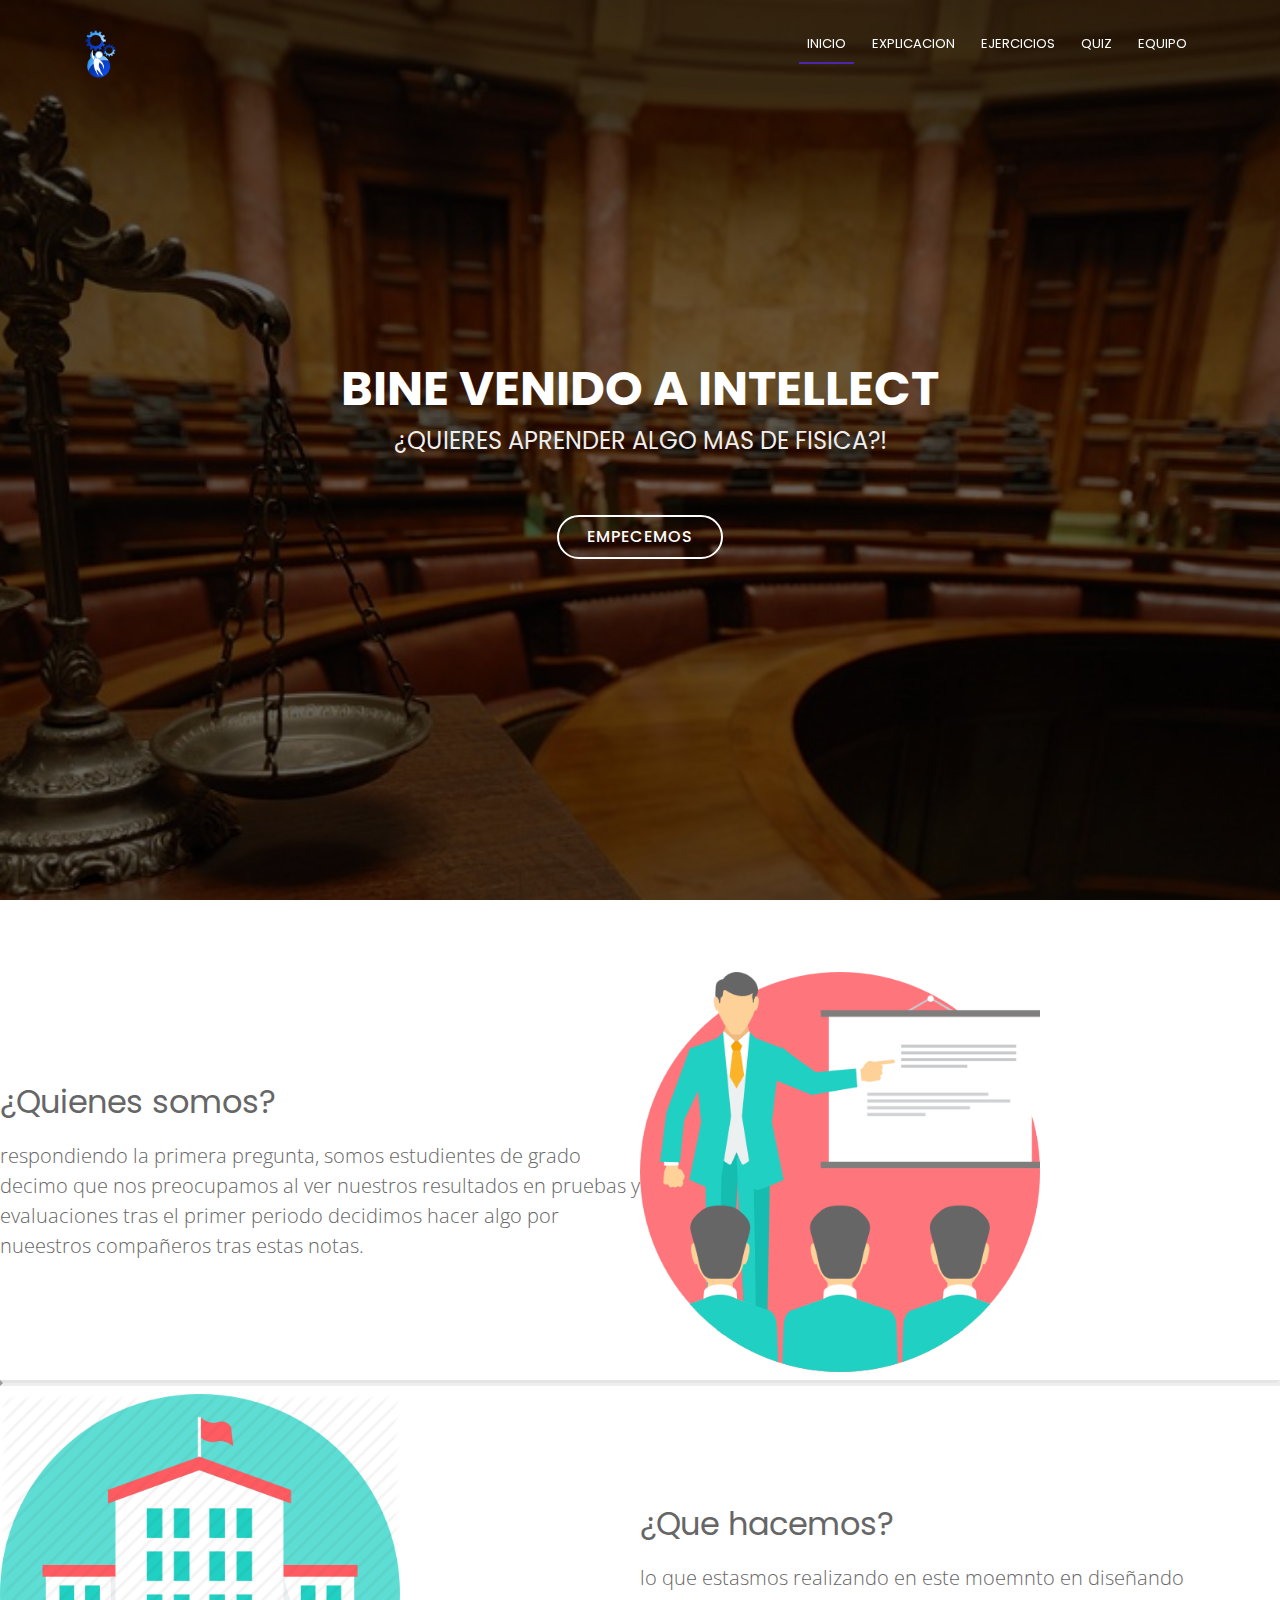
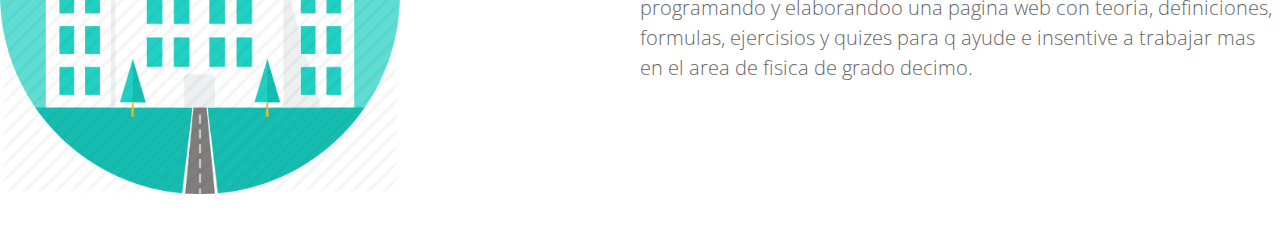
==== commit b6e78ef5: "se termino animaciones de el index y se agregaron nuevas imagenes" ====
--- a/index.html
+++ b/index.html
@@ -20,6 +20,12 @@
 	<!-- Libraries CSS Files -->
 	<link href="font-awesome/css/font-awesome.min.css" rel="stylesheet">
 	<link href="css/animate.css" rel="stylesheet">
+
+	<!--animeit-->
+
+	<link rel="stylesheet" href="https://cdnjs.cloudflare.com/ajax/libs/animate.css/3.5.2/animate.min.css">
+
+	<!--css-->
 
 	<link rel="stylesheet" href="css/style.css">
 	<link rel="stylesheet" href="css/pruebas.css">
@@ -71,25 +77,51 @@
   ============================-->
 	<section id="hero">
 		<div class="hero-container">
-			<h1>Bine venido a Intellect</h1>
-			<h2>¿QUIERES APRENDER ALGO MAS DE FISICA?!</h2>
-			<a href="explicaciones.html" class="btn-get-started">Empecemos</a>
+			<h1 class="animated slideInLeft">Bine venido a Intellect</h1>
+			<h2 class="animated slideInLeft">¿QUIERES APRENDER ALGO MAS DE FISICA?!</h2>
+			<a href="explicaciones.html" class="animated slideInRight btn-get-started">Empecemos</a>
 		</div>
 	</section>
 	<!-- #hero -->
 
+	<br>
+	<br>
+	<br>
 
 
-	<section id="start" class="container">
-		<h2>¿Quienes somos?</h2>
-			<p>respondiendo la primera pregunta, somos estudientes de grado decimo que nos preocupamos al ver nuestros resultados en pruebas
-				y evaluaciones tras el primer periodo decidimos hacer algo por nueestros compañeros tras estas notas.</p>
+	<section class="showcase" style="margin: 0; padding: 0;">
+		<div class="container-fluid p-0">
+			<div class="row no-gutters">
+	
+				<div class="col-lg-6 order-lg-2 text-white showcase-img animated slideInRight"></div>
+				<div class="col-lg-6 order-lg-1 my-auto showcase-text animated slideInLeft">
+					<h2>¿Quienes somos?</h2>
+					<p class="lead mb-0">respondiendo la primera pregunta, somos estudientes de grado decimo que nos preocupamos al ver nuestros resultados en pruebas
+					y evaluaciones tras el primer periodo decidimos hacer algo por nueestros compañeros tras estas notas.</p>
+				</div>
+			</div>
+			<hr>
+			<div class="row no-gutters">
+				<div class="col-lg-6 text-white showcase-img1 animated slideInLeft" ></div>
+				<div class="col-lg-6 my-auto showcase-text animated slideInRight">
+					<h2>¿Que hacemos?</h2>
+					<p class="lead mb-0">lo que estasmos realizando en este moemnto en diseñando programando y elaborandoo una pagina web con teoria, definiciones,
+					formulas, ejercisios y quizes para q ayude e insentive a trabajar mas en el area de fisica de grado decimo.</p>
+				</div>
+			</div>
+		</div>
+	</section>
 
-		
-		<h2>¿Que hacemos?</h2>
-		<p>lo que estasmos realizando en este moemnto en diseñando programando y elaborandoo una pagina web con teoria, definiciones,
-			formulas, ejercisios y quizes para q ayude e insentive a trabajar mas en el area de fisica de grado decimo.</p>
-	</section>
+	<br><br>
+
+
+
+
+
+
+
+
+
 
 	<!-- JavaScript Libraries -->
 	<script src="js/jquery.min.js"></script>
--- a/css/style.css
+++ b/css/style.css
@@ -1,3 +1,5 @@
+/* Coolors Exported Palette - coolors.co/ffa25b-e5cf80-60c4b8-2e334c-13a0a0 */
+/* RGB */
 .slogan {
   background-attachment: fixed;
   background-size: cover;
@@ -11,4 +13,28 @@
   text-align: center;
   padding-top: 7%;
 }
+
+.showcase-img {
+  background-size: contain;
+  background-repeat: no-repeat;
+  background-image: url("../imagenes/quienes.png");
+  height: 400px;
+}
+
+.showcase-img1 {
+  background-size: contain;
+  background-repeat: no-repeat;
+  background-image: url("../imagenes/hacemos.png");
+  height: 400px;
+}
+
+hr {
+  display: block;
+  margin-top: 0.5em;
+  margin-bottom: 0.5em;
+  margin-left: auto;
+  margin-right: auto;
+  border-style: inset;
+  border-width: 3px;
+}
 /*# sourceMappingURL=style.css.map */--- a/css/pruebas.css
+++ b/css/pruebas.css
@@ -1705,7 +1705,7 @@
 }
 
 #header.header-fixed {
-  background: rgba(52, 59, 64, 0.9);
+  background:  rgba(46, 51, 76, 0.9);
   padding: 20px 0;
   height: 72px;
   transition: all 0.5s;
@@ -1717,7 +1717,7 @@
 #hero {
   width: 100%;
   height: 100vh;
-  background: url(../img/hero-bg.jpg) top center;
+  background: url(../imagenes/fondo-inicio.jpg) top center;
   background-size: cover;
   position: relative;
 }
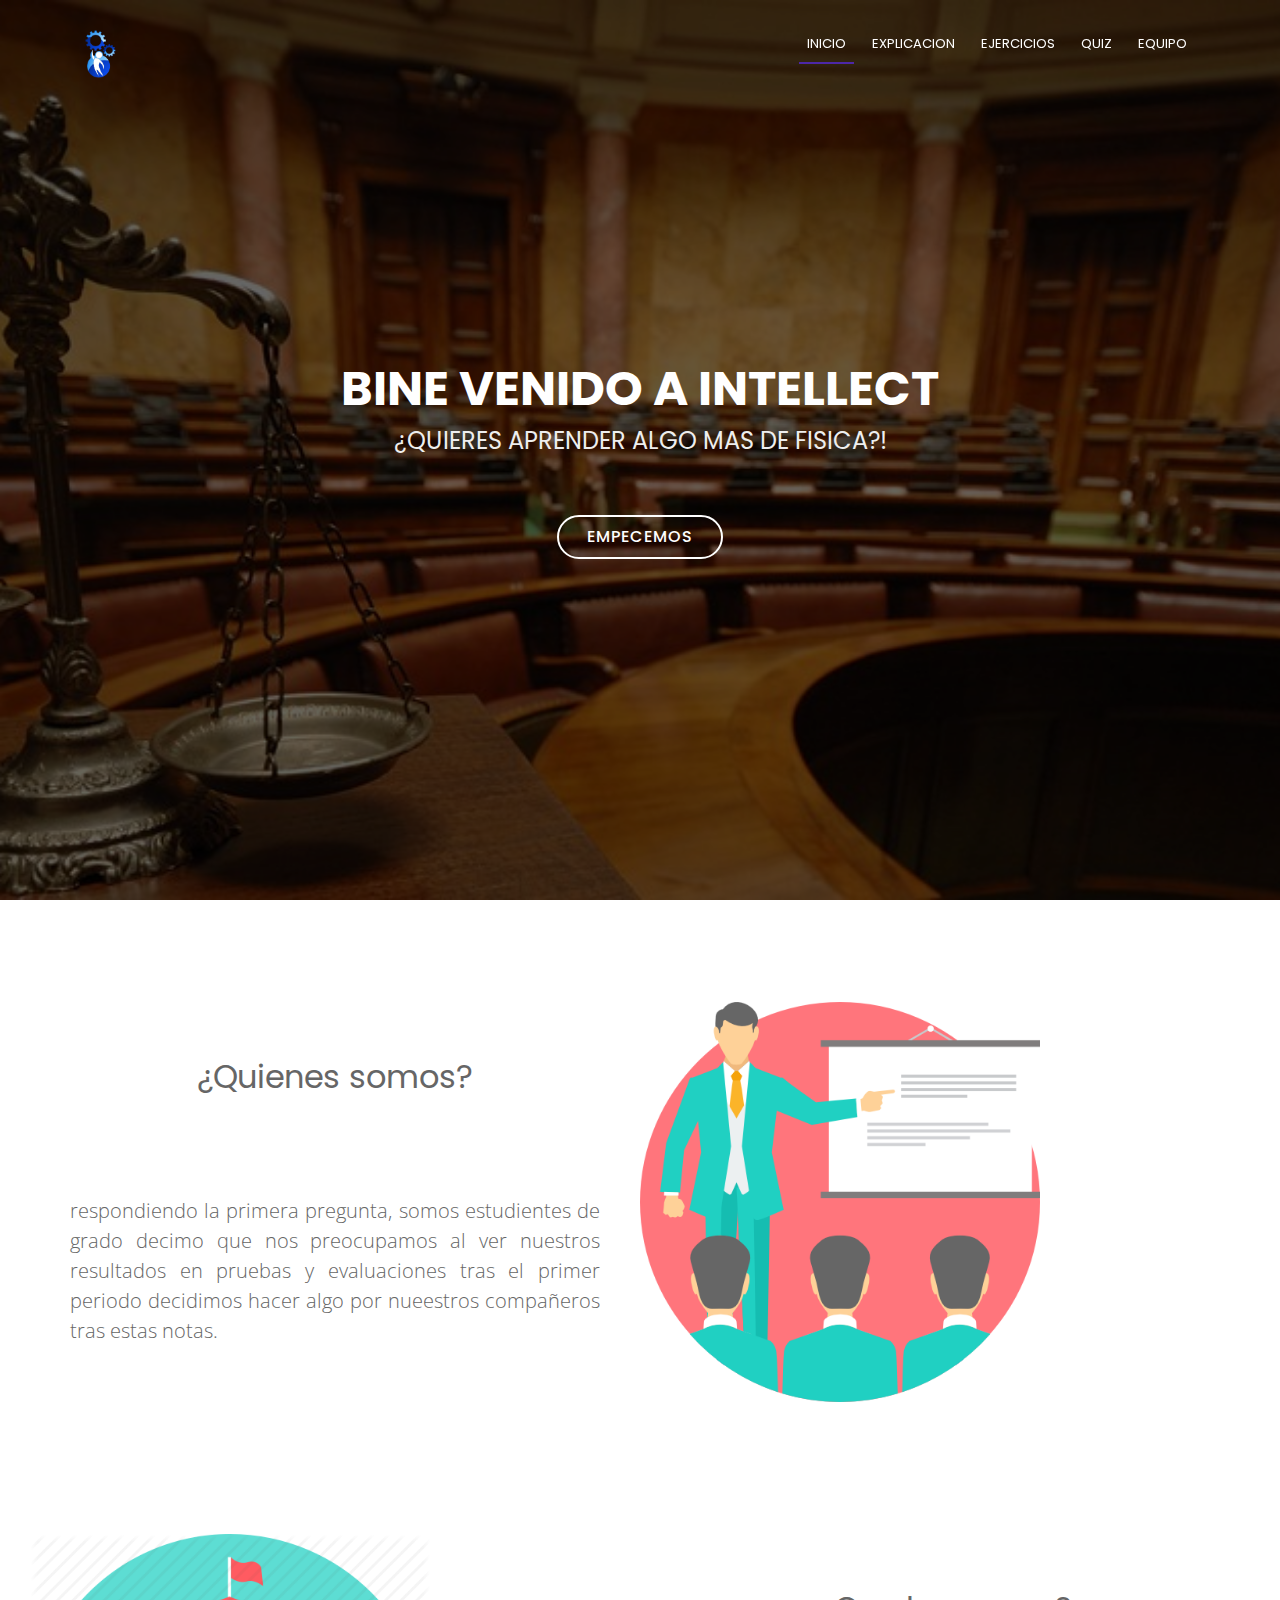
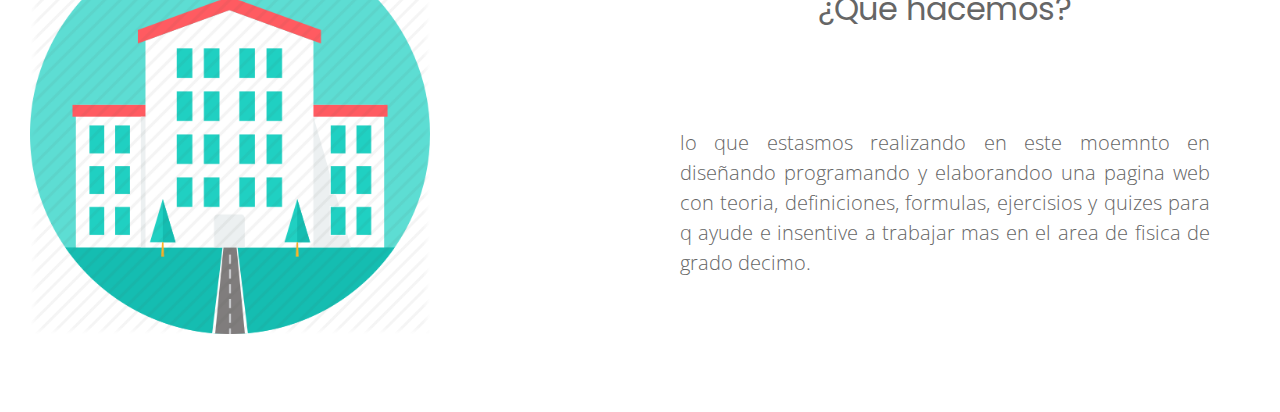
==== commit 302a5ab0: "mejorando la interfaz de las espesificaciones" ====
--- a/index.html
+++ b/index.html
@@ -100,7 +100,10 @@
 					y evaluaciones tras el primer periodo decidimos hacer algo por nueestros compañeros tras estas notas.</p>
 				</div>
 			</div>
-			<hr>
+
+			<br>
+			<br>
+			<br>
 			<div class="row no-gutters">
 				<div class="col-lg-6 text-white showcase-img1 animated slideInLeft" ></div>
 				<div class="col-lg-6 my-auto showcase-text animated slideInRight">
@@ -110,7 +113,7 @@
 				</div>
 			</div>
 		</div>
-	</section>
+	</section> 
 
 	<br><br>
 
--- a/css/style.css
+++ b/css/style.css
@@ -28,13 +28,20 @@
   height: 400px;
 }
 
-hr {
-  display: block;
-  margin-top: 0.5em;
-  margin-bottom: 0.5em;
-  margin-left: auto;
-  margin-right: auto;
-  border-style: inset;
-  border-width: 3px;
+.no-gutters {
+  padding: 30px;
+}
+
+.no-gutters h2, .no-gutters p {
+  padding: 40px;
+  text-align: justify;
+}
+
+.no-gutters h2 {
+  text-align: center !important;
+}
+
+.no-gutters img {
+  padding-left: 15%;
 }
 /*# sourceMappingURL=style.css.map */--- a/css/pruebas.css
+++ b/css/pruebas.css
@@ -1705,7 +1705,7 @@
 }
 
 #header.header-fixed {
-  background:  rgba(46, 51, 76, 0.9);
+  background:  rgba(70, 77, 110, 0.9);
   padding: 20px 0;
   height: 72px;
   transition: all 0.5s;
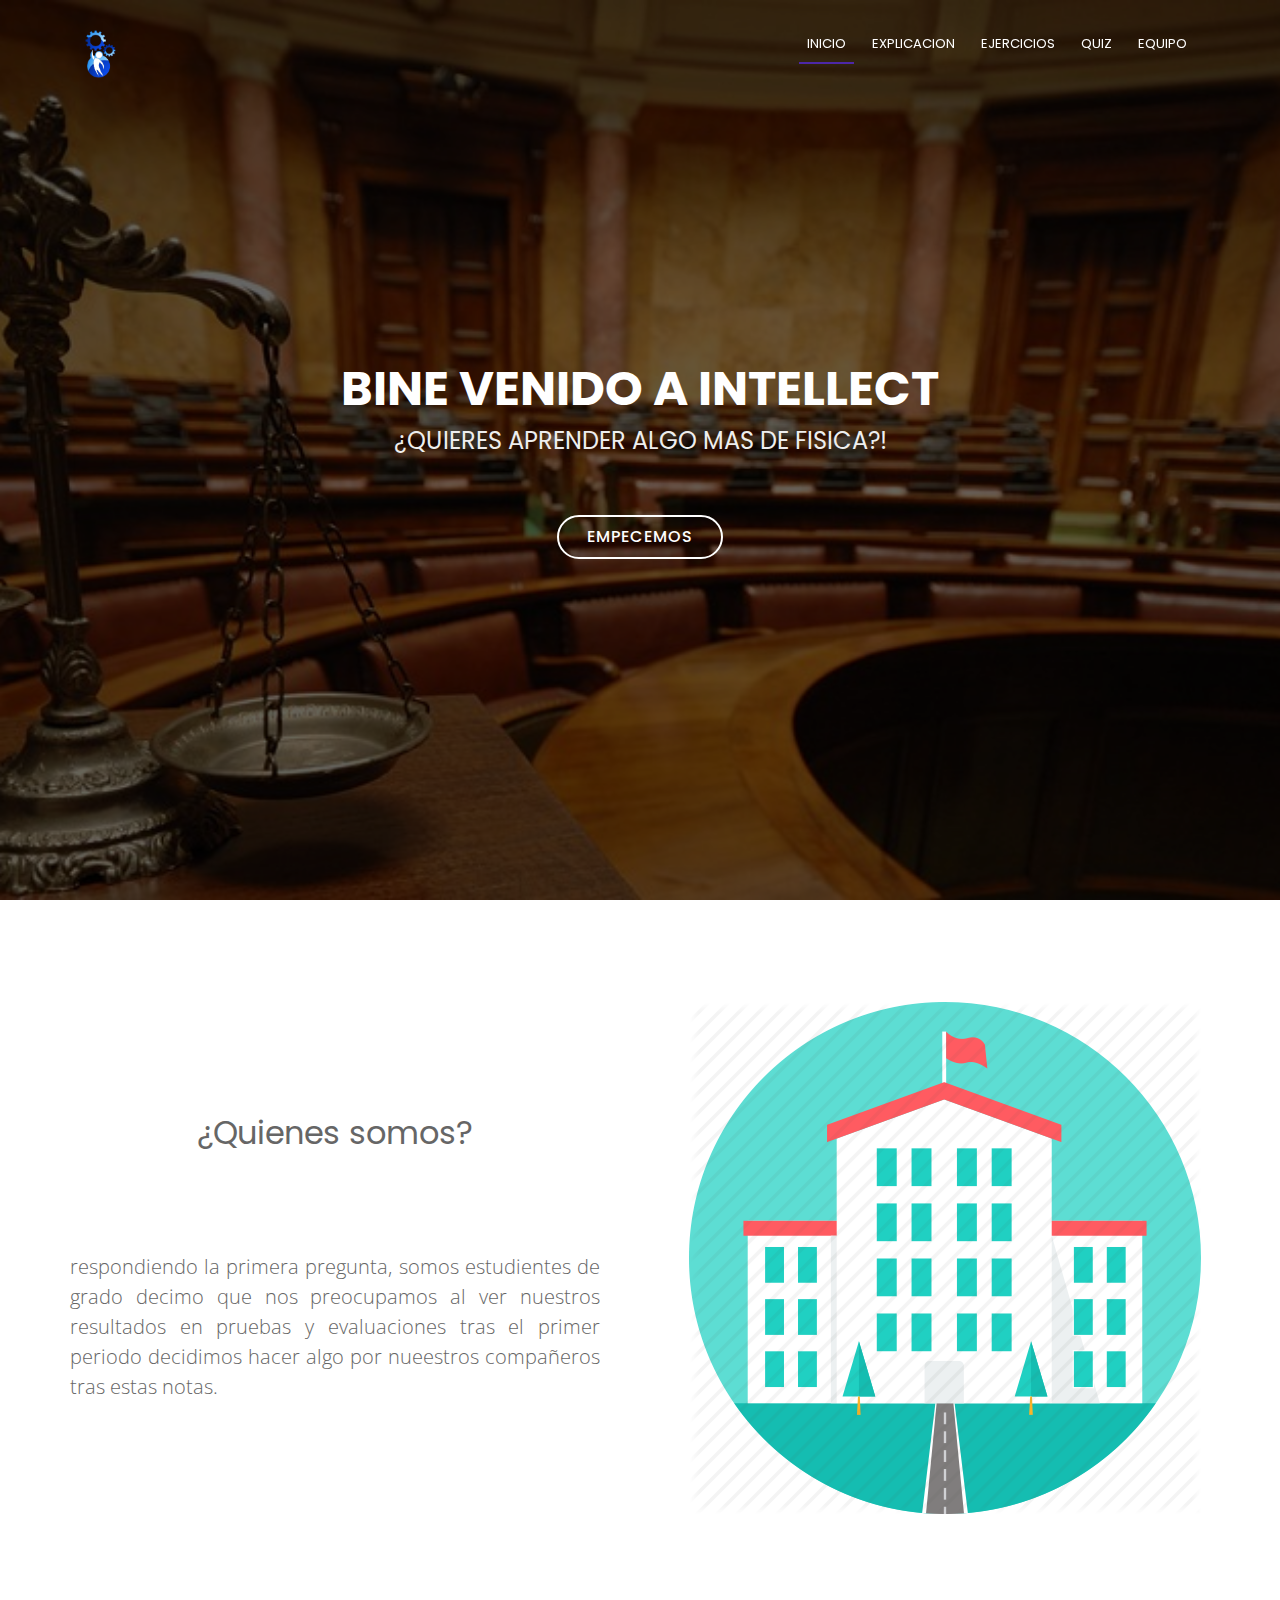
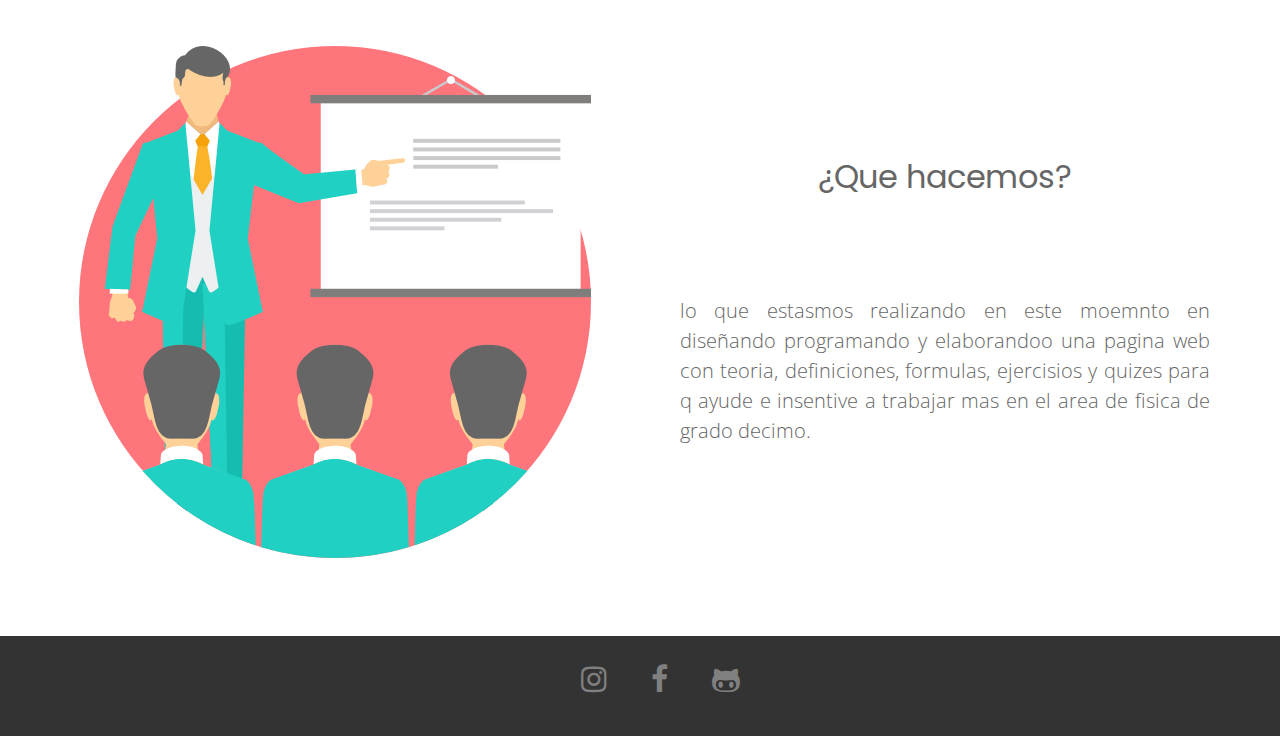
==== commit c96283d0: "se termino el index" ====
--- a/index.html
+++ b/index.html
@@ -93,7 +93,7 @@
 		<div class="container-fluid p-0">
 			<div class="row no-gutters">
 	
-				<div class="col-lg-6 order-lg-2 text-white showcase-img animated slideInRight"></div>
+				<div class="col-lg-6 order-lg-2 text-white showcase-img animated slideInRight"><img src="imagenes/hacemos.png" alt=""></div>
 				<div class="col-lg-6 order-lg-1 my-auto showcase-text animated slideInLeft">
 					<h2>¿Quienes somos?</h2>
 					<p class="lead mb-0">respondiendo la primera pregunta, somos estudientes de grado decimo que nos preocupamos al ver nuestros resultados en pruebas
@@ -105,7 +105,7 @@
 			<br>
 			<br>
 			<div class="row no-gutters">
-				<div class="col-lg-6 text-white showcase-img1 animated slideInLeft" ></div>
+				<div class="col-lg-6 text-white showcase-img1 animated slideInLeft" ><img src="imagenes/quienes.png" alt=""></div>
 				<div class="col-lg-6 my-auto showcase-text animated slideInRight">
 					<h2>¿Que hacemos?</h2>
 					<p class="lead mb-0">lo que estasmos realizando en este moemnto en diseñando programando y elaborandoo una pagina web con teoria, definiciones,
@@ -120,6 +120,19 @@
 
 
 
+	<div class="footer container-fluid">
+		<ul>
+			<li>
+				<a href="#"><span class="fa fa-instagram"></span></a>
+			</li>
+			<li>
+				<a href="#"><span class="fa fa-facebook"></span></a>
+			</li>
+			<li>
+				<a href="#"><span class="fa fa-github-alt"></span></a>
+			</li>
+		</ul>
+	</div>
 
 
 
--- a/css/style.css
+++ b/css/style.css
@@ -14,20 +14,6 @@
   padding-top: 7%;
 }
 
-.showcase-img {
-  background-size: contain;
-  background-repeat: no-repeat;
-  background-image: url("../imagenes/quienes.png");
-  height: 400px;
-}
-
-.showcase-img1 {
-  background-size: contain;
-  background-repeat: no-repeat;
-  background-image: url("../imagenes/hacemos.png");
-  height: 400px;
-}
-
 .no-gutters {
   padding: 30px;
 }
@@ -42,6 +28,34 @@
 }
 
 .no-gutters img {
-  padding-left: 15%;
+  display: block;
+  margin: auto;
+}
+
+.footer {
+  background: #333;
+  height: 100px;
+  width: 100%;
+  padding-left: 10px;
+  padding-right: 10px;
+  float: left;
+  text-align: center;
+}
+
+.footer li {
+  display: inline-block;
+  font-size: 30px;
+  padding: 20px;
+  margin: 0 auto;
+}
+
+.footer a {
+  color: grey;
+  -webkit-transition: background-color .5s;
+  transition: background-color .5s;
+}
+
+.footer a:hover {
+  color: #13a0a0;
 }
 /*# sourceMappingURL=style.css.map */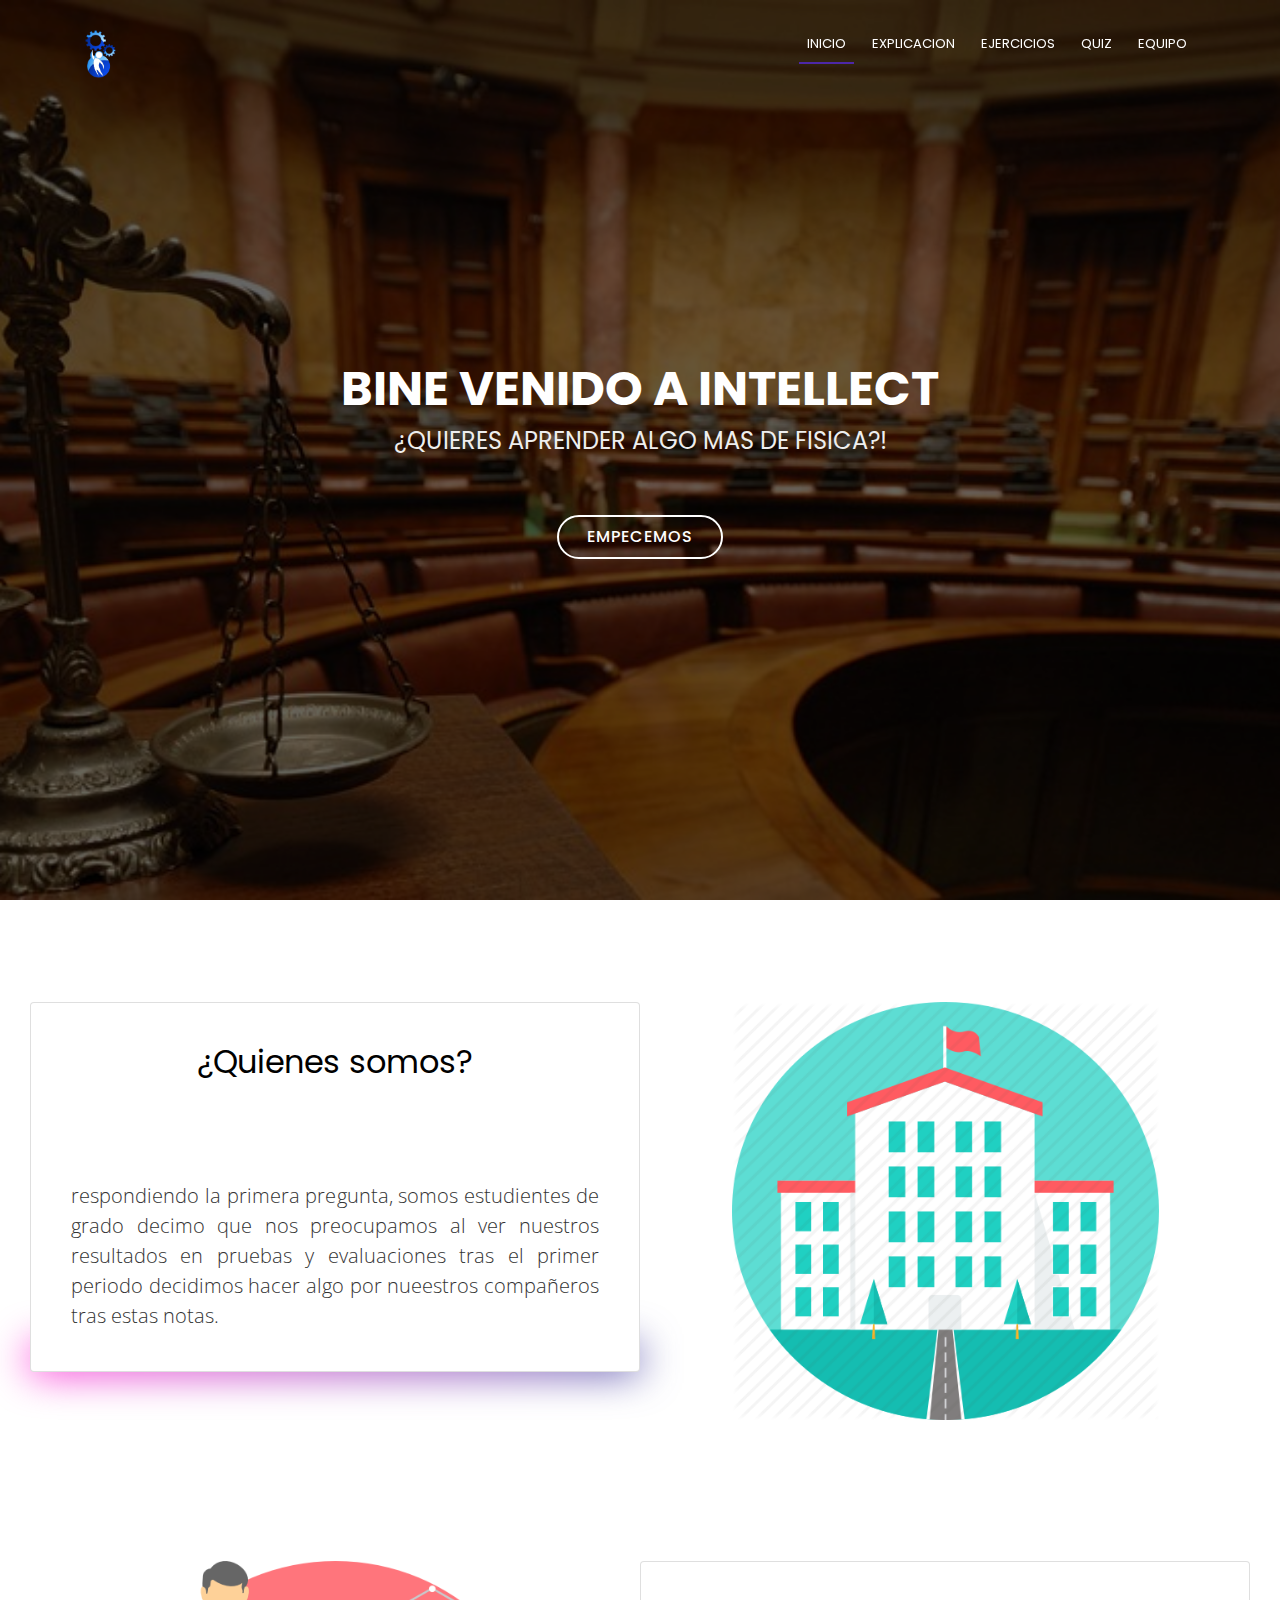
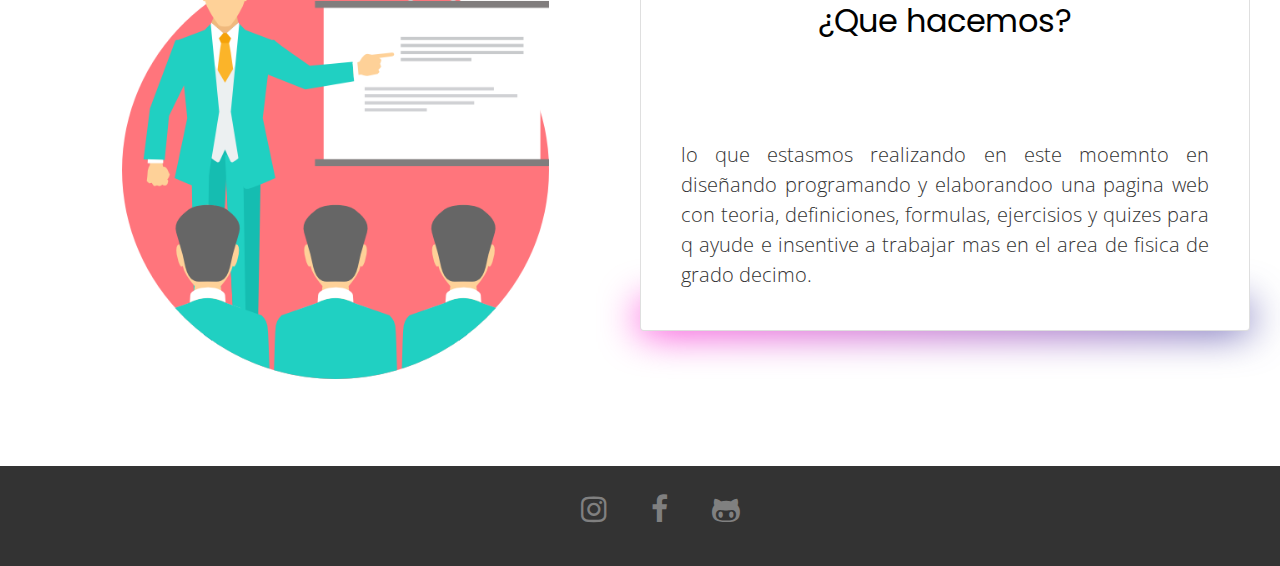
==== commit 5d2f3ee6: "rediseño de explicaciones y index quedo mas fanci y estetico" ====
--- a/index.html
+++ b/index.html
@@ -51,19 +51,19 @@
 			<nav id="nav-menu-container">
 				<ul class="nav-menu">
 					<li class="menu-active">
-						<a href="#start">Inicio</a>
+						<a href="#hero">Inicio</a>
 					</li>
 					<li>
-						<a href="#about">Explicacion</a>
+						<a href="explicaciones.html">Explicacion</a>
 					</li>
 					<li>
-						<a href="#services">Ejercicios</a>
+						<a href="ejercicios.html">Ejercicios</a>
 					</li>
 					<li>
-						<a href="#portfolio">Quiz</a>
+						<a href="quiz.php">Quiz</a>
 					</li>
 					<li>
-						<a href="#team">Equipo</a>
+						<a href="team.html">Equipo</a>
 					</li>
 				</ul>
 			</nav>
@@ -94,7 +94,7 @@
 			<div class="row no-gutters">
 	
 				<div class="col-lg-6 order-lg-2 text-white showcase-img animated slideInRight"><img src="imagenes/hacemos.png" alt=""></div>
-				<div class="col-lg-6 order-lg-1 my-auto showcase-text animated slideInLeft">
+				<div class="col-lg-6 card">
 					<h2>¿Quienes somos?</h2>
 					<p class="lead mb-0">respondiendo la primera pregunta, somos estudientes de grado decimo que nos preocupamos al ver nuestros resultados en pruebas
 					y evaluaciones tras el primer periodo decidimos hacer algo por nueestros compañeros tras estas notas.</p>
@@ -106,7 +106,7 @@
 			<br>
 			<div class="row no-gutters">
 				<div class="col-lg-6 text-white showcase-img1 animated slideInLeft" ><img src="imagenes/quienes.png" alt=""></div>
-				<div class="col-lg-6 my-auto showcase-text animated slideInRight">
+				<div class="col-lg-6 card">
 					<h2>¿Que hacemos?</h2>
 					<p class="lead mb-0">lo que estasmos realizando en este moemnto en diseñando programando y elaborandoo una pagina web con teoria, definiciones,
 					formulas, ejercisios y quizes para q ayude e insentive a trabajar mas en el area de fisica de grado decimo.</p>
--- a/css/style.css
+++ b/css/style.css
@@ -30,6 +30,8 @@
 .no-gutters img {
   display: block;
   margin: auto;
+  height: 98%;
+  width: 70%;
 }
 
 .footer {
@@ -58,4 +60,51 @@
 .footer a:hover {
   color: #13a0a0;
 }
+
+.showcase p {
+  text-align: justify;
+  color: #333 !important;
+}
+
+.showcase h2 {
+  text-align: center;
+  color: #000;
+}
+
+.showcase td, .showcase tr {
+  color: #000;
+}
+
+.card {
+  background-color: white;
+  height: 100%;
+  width: 100%;
+  position: relative;
+}
+
+.card::after {
+  position: absolute;
+  bottom: 0;
+  left: 0;
+  content: ' ';
+  background: -webkit-gradient(linear, left top, right top, from(#ff00cc), to(#333399));
+  background: linear-gradient(to right, #ff00cc, #333399);
+  width: 100%;
+  height: 25px;
+  -webkit-filter: blur(20px);
+          filter: blur(20px);
+  z-index: -1;
+}
+
+.tabla {
+  display: -webkit-box;
+  display: -ms-flexbox;
+  display: flex;
+  -webkit-box-align: center;
+      -ms-flex-align: center;
+          align-items: center;
+  -webkit-box-pack: center;
+      -ms-flex-pack: center;
+          justify-content: center;
+}
 /*# sourceMappingURL=style.css.map */--- a/css/pruebas.css
+++ b/css/pruebas.css
@@ -1,4 +1,9 @@
 @charset "UTF-8";
+
+
+body{
+  background: #eee;
+}
 
 
 .animated {
@@ -1722,13 +1727,35 @@
   position: relative;
 }
 
+#hero1 {
+  width: 100%;
+  height: 100vh;
+  background: url(../imagenes/fondos/fondo-explicaciones.jpg) top center !important;
+  background-size: cover;
+  position: relative;
+}
+
 @media (min-width: 1024px) {
   #hero {
     background-attachment: fixed;
   }
+
+  #hero1 {
+    background-attachment: fixed;
+  }
 }
 
 #hero:before {
+  content: "";
+  background: rgba(0, 0, 0, 0.6);
+  position: absolute;
+  bottom: 0;
+  top: 0;
+  left: 0;
+  right: 0;
+}
+
+#hero1:before {
   content: "";
   background: rgba(0, 0, 0, 0.6);
   position: absolute;
@@ -1751,6 +1778,19 @@
   text-align: center;
 }
 
+#hero1 .hero-container {
+  position: absolute;
+  bottom: 0;
+  top: 0;
+  left: 0;
+  right: 0;
+  display: flex;
+  justify-content: center;
+  align-items: center;
+  flex-direction: column;
+  text-align: center;
+}
+
 #hero h1 {
   margin: 30px 0 10px 0;
   font-size: 48px;
@@ -1760,11 +1800,25 @@
   color: #fff;
 }
 
+#hero1 h1 {
+  margin: 30px 0 10px 0;
+  font-size: 48px;
+  font-weight: 700;
+  line-height: 56px;
+  text-transform: uppercase;
+  color: #fff;
+}
+
 @media (max-width: 768px) {
   #hero h1 {
     font-size: 28px;
     line-height: 36px;
   }
+
+   #hero1 h1 {
+    font-size: 28px;
+    line-height: 36px;
+  }
 }
 
 #hero h2 {
@@ -1773,8 +1827,20 @@
   font-size: 24px;
 }
 
+#hero1 h2 {
+  color: #eee;
+  margin-bottom: 50px;
+  font-size: 24px;
+}
+
 @media (max-width: 768px) {
   #hero h2 {
+    font-size: 18px;
+    line-height: 24px;
+    margin-bottom: 30px;
+  }
+
+  #hero1 h2 {
     font-size: 18px;
     line-height: 24px;
     margin-bottom: 30px;
@@ -1796,7 +1862,28 @@
   color: #fff;
 }
 
+#hero1 .btn-get-started {
+  font-family: "Poppins", sans-serif;
+  text-transform: uppercase;
+  font-weight: 500;
+  font-size: 16px;
+  letter-spacing: 1px;
+  display: inline-block;
+  padding: 8px 28px;
+  border-radius: 50px;
+  transition: 0.5s;
+  margin: 10px;
+  border: 2px solid #fff;
+  color: #fff;
+}
+
+
 #hero .btn-get-started:hover {
+  background: #4d27a7;
+  border: 2px solid #4d27a7;
+}
+
+#hero1 .btn-get-started:hover {
   background: #4d27a7;
   border: 2px solid #4d27a7;
 }
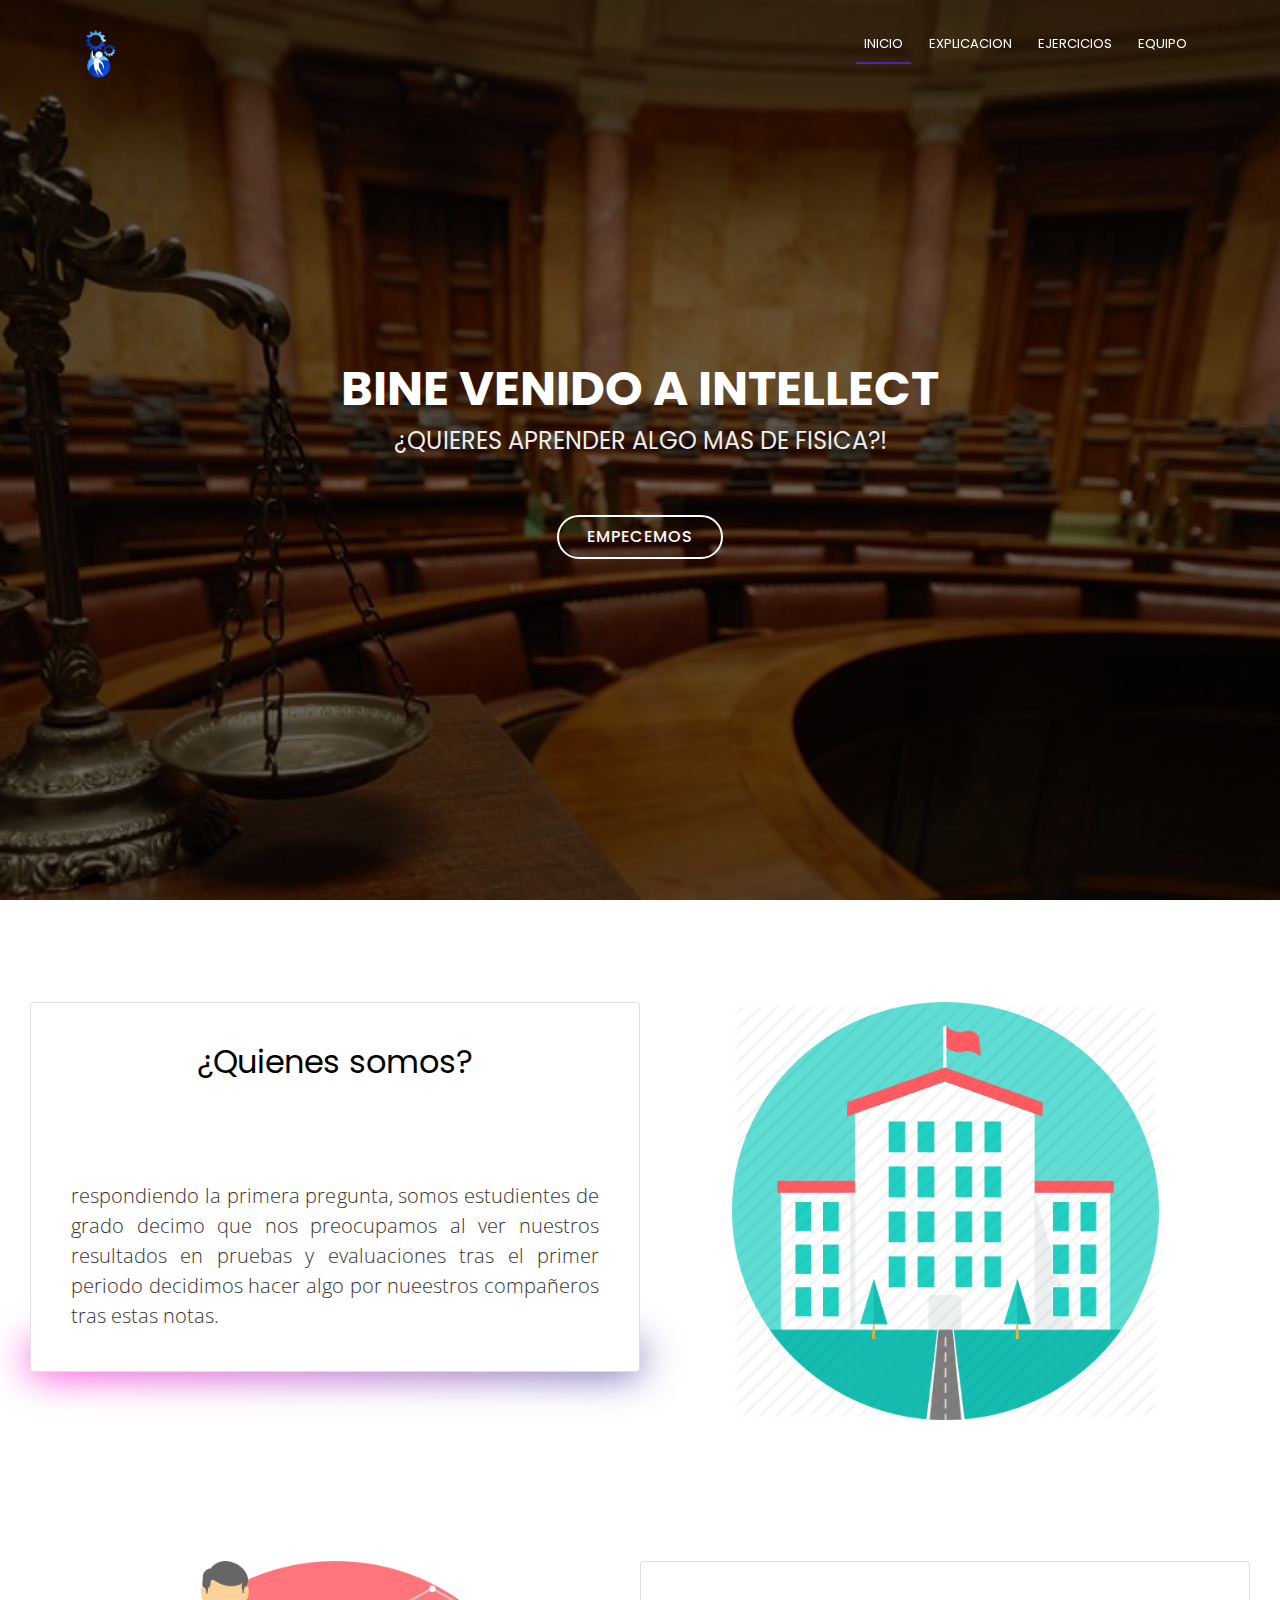
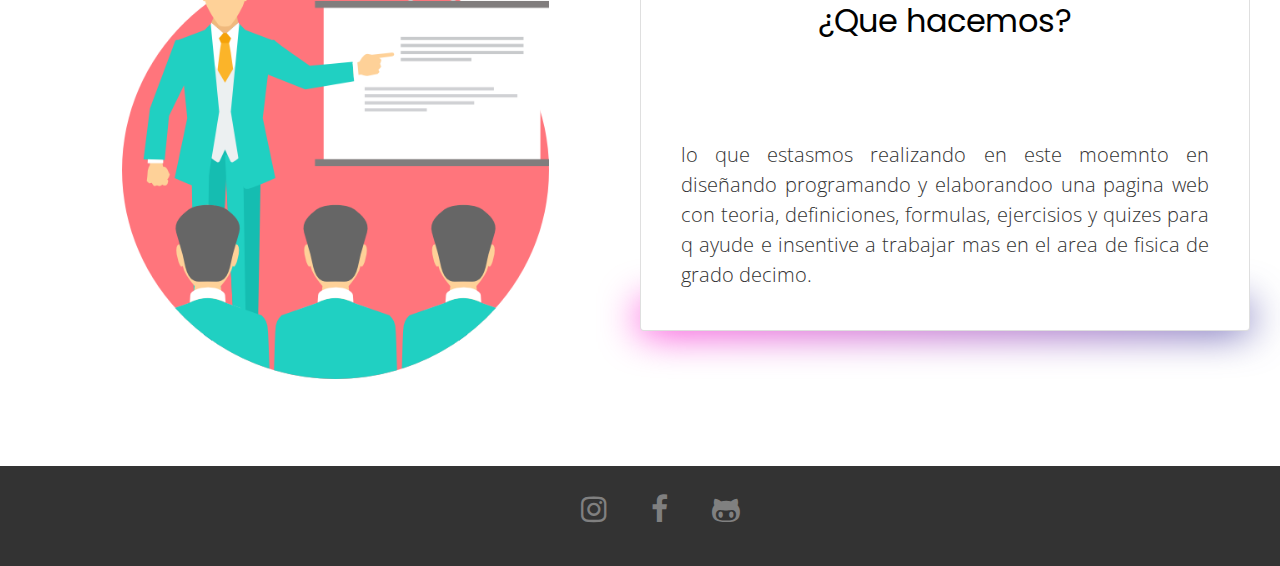
==== commit 2910084d: "terminado al 90% y lo unico q falta es terminar ejerccios flata replicar" ====
--- a/index.html
+++ b/index.html
@@ -58,9 +58,6 @@
 					</li>
 					<li>
 						<a href="ejercicios.html">Ejercicios</a>
-					</li>
-					<li>
-						<a href="quiz.php">Quiz</a>
 					</li>
 					<li>
 						<a href="team.html">Equipo</a>
--- a/css/style.css
+++ b/css/style.css
@@ -96,6 +96,29 @@
   z-index: -1;
 }
 
+.card2 {
+  background-color: white;
+  height: 100%;
+  width: 100%;
+  position: relative;
+  padding: 0;
+  margin: 0;
+}
+
+.card2::after {
+  position: absolute;
+  bottom: 0;
+  left: 0;
+  content: ' ';
+  background: -webkit-gradient(linear, left top, right top, from(#000428), to(#004e92));
+  background: linear-gradient(to right, #000428, #004e92);
+  width: 100%;
+  height: 25px;
+  -webkit-filter: blur(20px);
+          filter: blur(20px);
+  z-index: -1;
+}
+
 .tabla {
   display: -webkit-box;
   display: -ms-flexbox;
@@ -107,4 +130,14 @@
       -ms-flex-pack: center;
           justify-content: center;
 }
+
+.h22 {
+  height: 20px;
+  padding-bottom: 130px;
+}
+
+.h22 h2 {
+  font-size: 50px;
+  font-family: 'Gill Sans', 'Gill Sans MT', Calibri, 'Trebuchet MS', sans-serif;
+}
 /*# sourceMappingURL=style.css.map */--- a/css/pruebas.css
+++ b/css/pruebas.css
@@ -1735,12 +1735,24 @@
   position: relative;
 }
 
+#hero2 {
+  width: 100%;
+  height: 100vh;
+  background: url(../imagenes/fondos/fondo-ejercicios.jpg) top center !important;
+  background-size: cover;
+  position: relative;
+}
+
 @media (min-width: 1024px) {
   #hero {
     background-attachment: fixed;
   }
 
   #hero1 {
+    background-attachment: fixed;
+  }
+
+  #hero2 {
     background-attachment: fixed;
   }
 }
@@ -1764,6 +1776,17 @@
   left: 0;
   right: 0;
 }
+
+#hero2:before {
+  content: "";
+  background: rgba(0, 0, 0, 0.6);
+  position: absolute;
+  bottom: 0;
+  top: 0;
+  left: 0;
+  right: 0;
+}
+
 
 #hero .hero-container {
   position: absolute;
@@ -1791,6 +1814,20 @@
   text-align: center;
 }
 
+#hero2 .hero-container {
+  position: absolute;
+  bottom: 0;
+  top: 0;
+  left: 0;
+  right: 0;
+  display: flex;
+  justify-content: center;
+  align-items: center;
+  flex-direction: column;
+  text-align: center;
+}
+
+
 #hero h1 {
   margin: 30px 0 10px 0;
   font-size: 48px;
@@ -1809,6 +1846,16 @@
   color: #fff;
 }
 
+#hero2 h1 {
+  margin: 30px 0 10px 0;
+  font-size: 48px;
+  font-weight: 700;
+  line-height: 56px;
+  text-transform: uppercase;
+  color: #fff;
+}
+
+
 @media (max-width: 768px) {
   #hero h1 {
     font-size: 28px;
@@ -1819,6 +1866,11 @@
     font-size: 28px;
     line-height: 36px;
   }
+
+   #hero2 h1 {
+    font-size: 28px;
+    line-height: 36px;
+  }
 }
 
 #hero h2 {
@@ -1828,6 +1880,12 @@
 }
 
 #hero1 h2 {
+  color: #eee;
+  margin-bottom: 50px;
+  font-size: 24px;
+}
+
+#hero2 h2 {
   color: #eee;
   margin-bottom: 50px;
   font-size: 24px;
@@ -1841,6 +1899,12 @@
   }
 
   #hero1 h2 {
+    font-size: 18px;
+    line-height: 24px;
+    margin-bottom: 30px;
+  }
+
+   #hero2 h2 {
     font-size: 18px;
     line-height: 24px;
     margin-bottom: 30px;
@@ -1877,6 +1941,21 @@
   color: #fff;
 }
 
+#hero2 .btn-get-started {
+  font-family: "Poppins", sans-serif;
+  text-transform: uppercase;
+  font-weight: 500;
+  font-size: 16px;
+  letter-spacing: 1px;
+  display: inline-block;
+  padding: 8px 28px;
+  border-radius: 50px;
+  transition: 0.5s;
+  margin: 10px;
+  border: 2px solid #fff;
+  color: #fff;
+}
+
 
 #hero .btn-get-started:hover {
   background: #4d27a7;
@@ -1884,6 +1963,10 @@
 }
 
 #hero1 .btn-get-started:hover {
+  background: #4d27a7;
+  border: 2px solid #4d27a7;
+}
+#hero2 .btn-get-started:hover {
   background: #4d27a7;
   border: 2px solid #4d27a7;
 }
